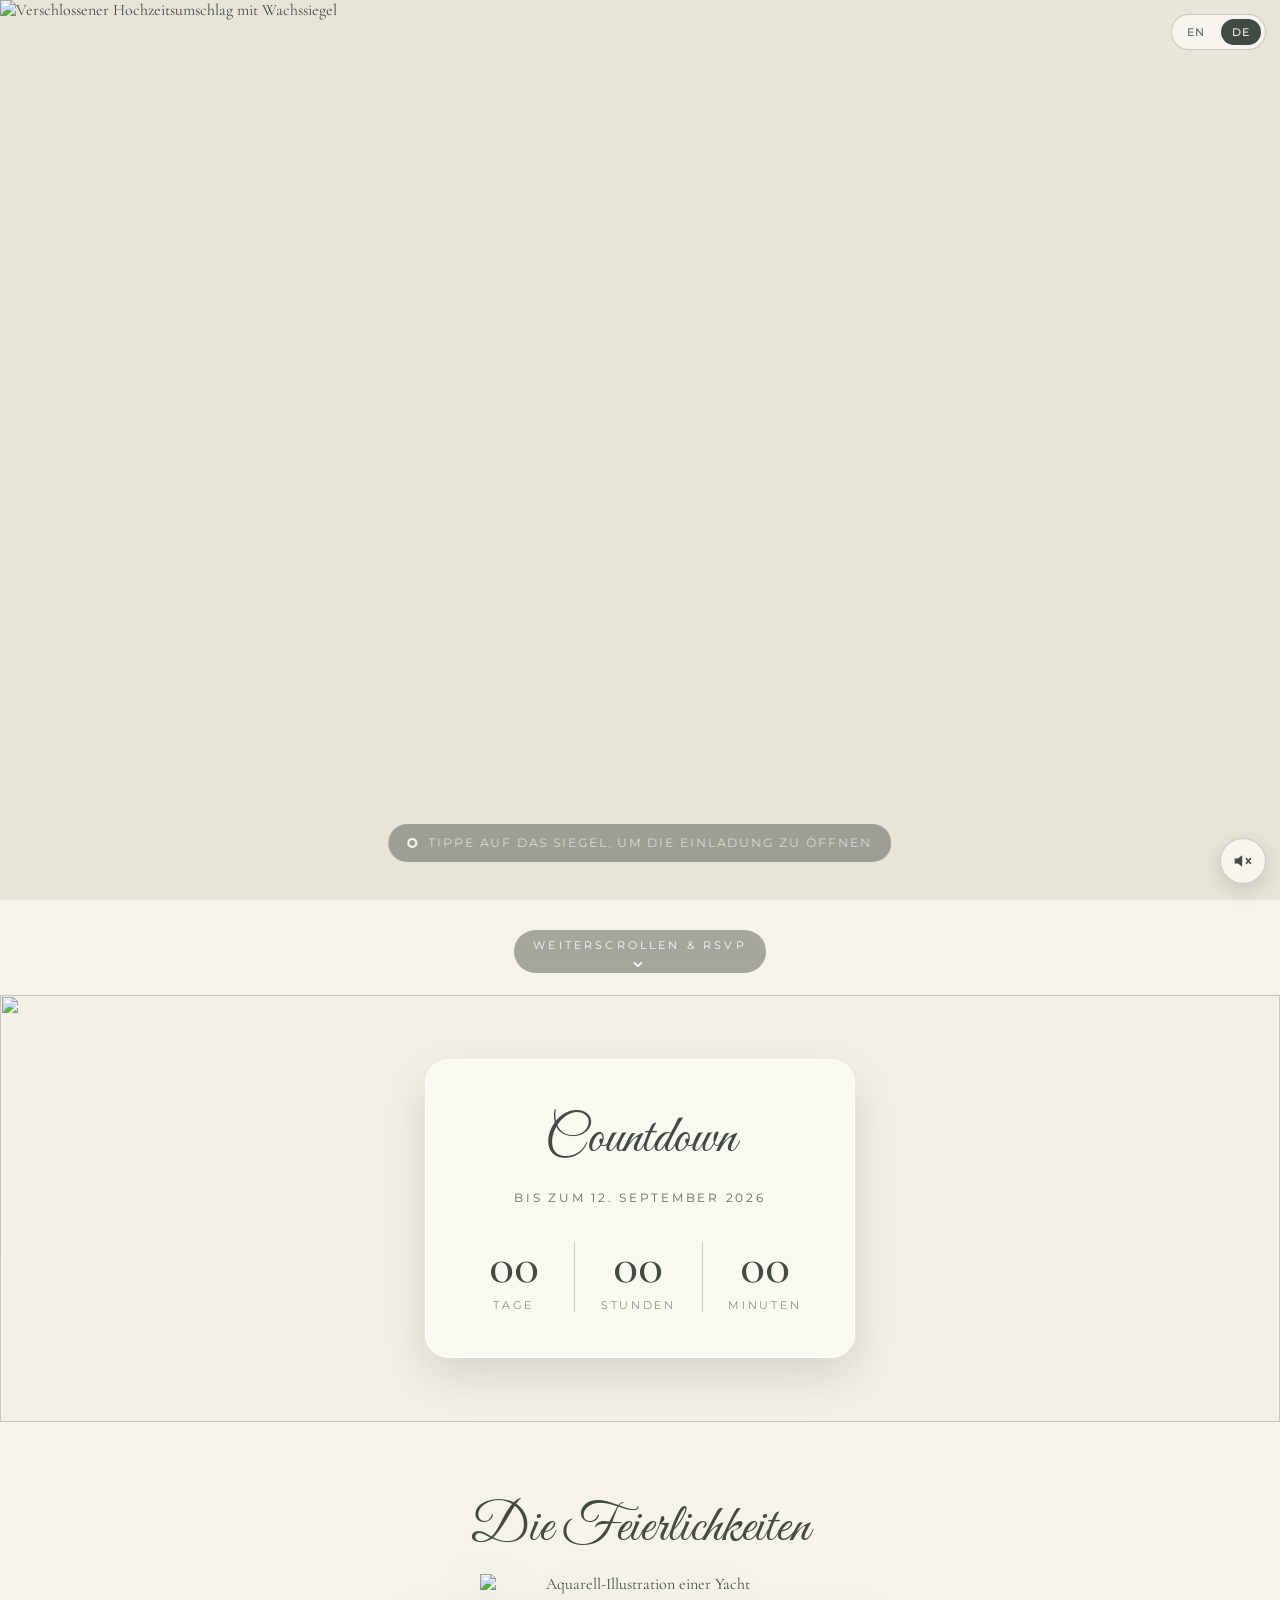
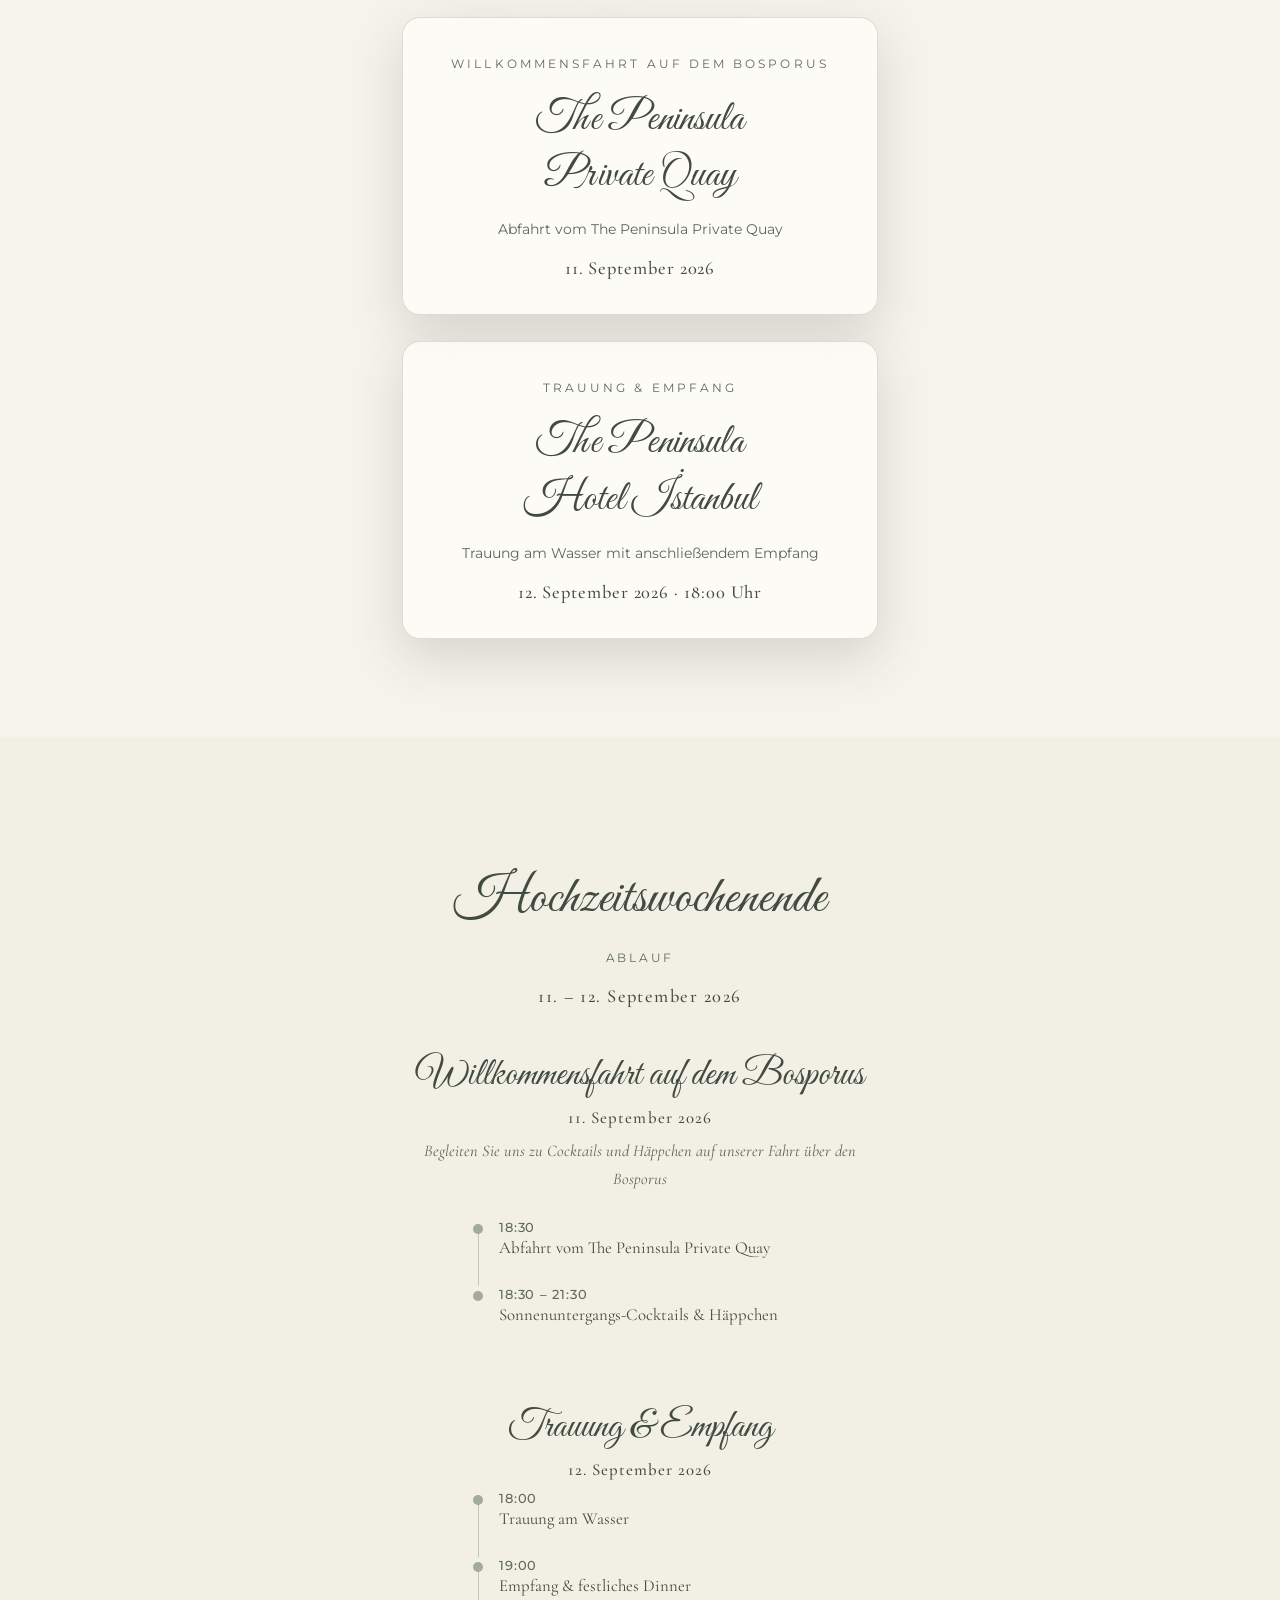
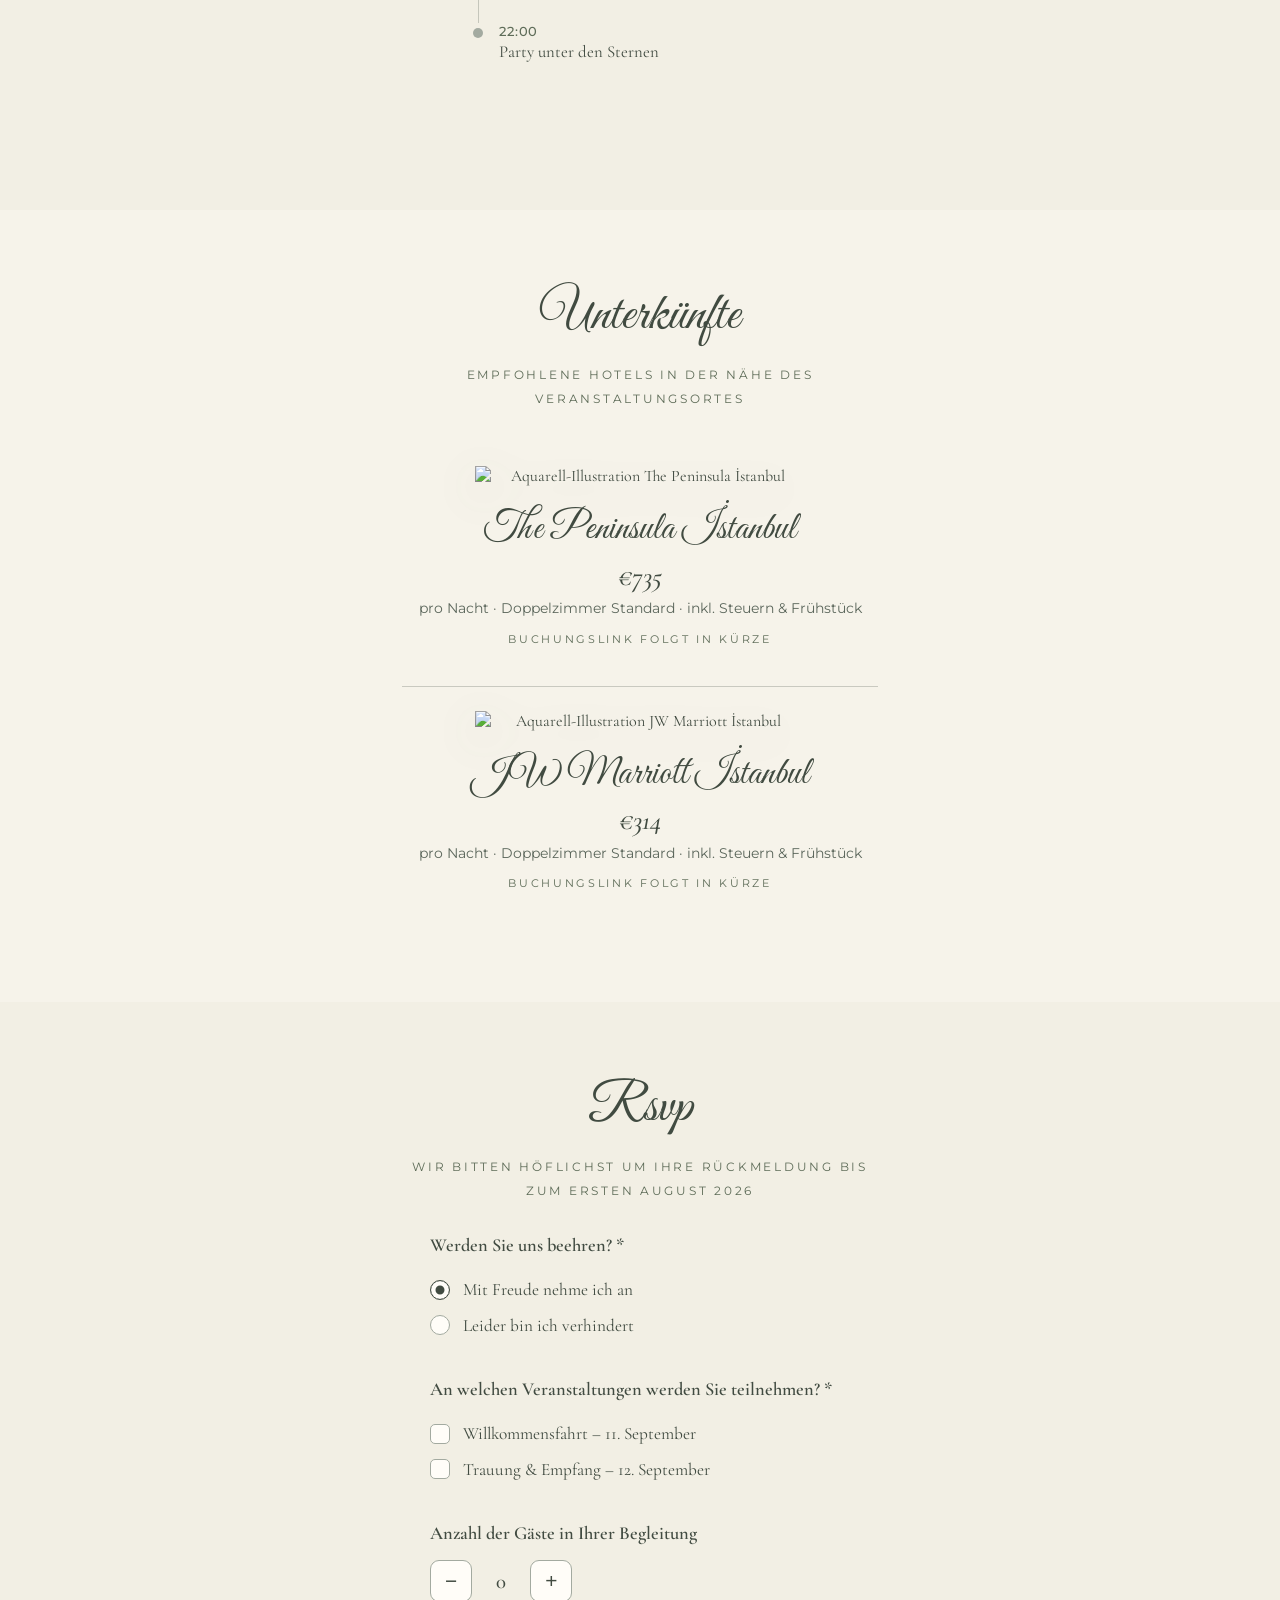
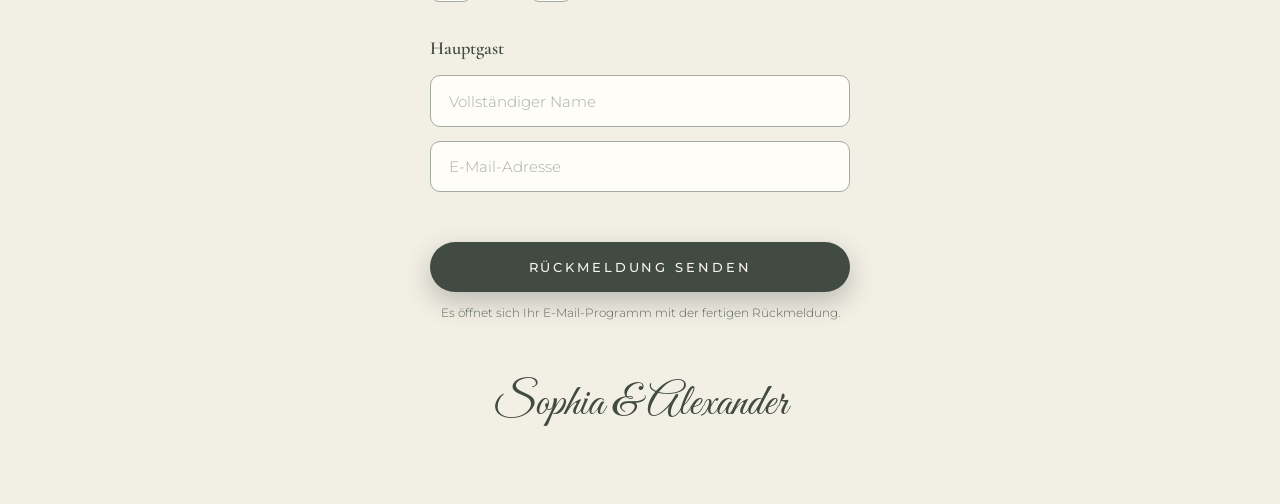
==== designs/einladung-1/index.html @ 7e0f73df "Erste Design-Karte: Schleifenbild aus einladung_1 als Vorschau und Demo verknüpft - Einladung aus de" ====
<!DOCTYPE html>
<html lang="de">
<head>
<meta charset="UTF-8">
<meta name="viewport" content="width=device-width, initial-scale=1.0, viewport-fit=cover">
<title>Sophia &amp; Alexander – 12. September 2026</title>
<meta name="description" content="Digitale Hochzeitseinladung von Sophia & Alexander – 12. September 2026, The Peninsula Hotel İstanbul">
<link rel="preconnect" href="https://fonts.googleapis.com">
<link rel="preconnect" href="https://fonts.gstatic.com" crossorigin>
<link href="https://fonts.googleapis.com/css2?family=Cormorant+Garamond:ital,wght@0,400;0,500;0,600;1,400;1,500&family=Great+Vibes&family=Montserrat:wght@300;400;500&display=swap" rel="stylesheet">
<link rel="stylesheet" href="style.css">
</head>
<body>

<!-- ════════ Feste UI ════════ -->
<div class="lang-toggle" role="group" aria-label="Sprache">
  <button id="langEn" data-lang="en">EN</button>
  <button id="langDe" data-lang="de" class="active">DE</button>
</div>

<button id="soundBtn" class="sound-btn" aria-label="Musik an/aus" aria-pressed="false">
  <svg viewBox="0 0 24 24" width="20" height="20" fill="none" stroke="currentColor" stroke-width="1.8" stroke-linecap="round" stroke-linejoin="round">
    <polygon points="11 5 6 9 2 9 2 15 6 15 11 19 11 5" fill="currentColor" stroke="none"></polygon>
    <path class="snd-wave" d="M15.5 8.5a5 5 0 0 1 0 7"></path>
    <path class="snd-wave" d="M18 6a8.5 8.5 0 0 1 0 12"></path>
    <line class="snd-off" x1="16" y1="9" x2="21" y2="15" style="display:none"></line>
    <line class="snd-off" x1="21" y1="9" x2="16" y2="15" style="display:none"></line>
  </svg>
</button>

<audio id="bgMusic" src="music.mp3" loop preload="auto"></audio>

<!-- ════════ Umschlag (Vollbild, Hochformat) ════════ -->
<section id="stage-envelope">
  <div class="envelope-fill" id="envelopeWrap" role="button" tabindex="0" aria-label="Einladung öffnen">
    <img id="envelopeImg" src="https://d8j0ntlcm91z4.cloudfront.net/user_3FvydqbGOOHUpbISUQX0A2zheMB/hf_20260702_072642_df783c17-1c76-4016-9d07-e5b5f477dd79.png" alt="Verschlossener Hochzeitsumschlag mit Wachssiegel">
    <video id="envelopeVideo" src="https://d8j0ntlcm91z4.cloudfront.net/user_3FvydqbGOOHUpbISUQX0A2zheMB/hf_20260702_153622_b21140f7-a12c-4972-92fa-90d5ad509c6e.mp4" poster="https://d8j0ntlcm91z4.cloudfront.net/user_3FvydqbGOOHUpbISUQX0A2zheMB/hf_20260702_072642_df783c17-1c76-4016-9d07-e5b5f477dd79.png" preload="auto" muted playsinline></video>
  </div>
  <p class="envelope-hint" id="envelopeHint">
    <span class="hint-ring"></span>
    <span data-i18n="envelope.hint">Tippe auf das Siegel, um die Einladung zu öffnen</span>
  </p>
</section>

<!-- ════════ Schleife (Vollbild-Video: bindet sich von selbst auf) ════════ -->
<section id="stage-bow" aria-hidden="true">
  <video id="bowVideo" src="https://d8j0ntlcm91z4.cloudfront.net/user_3FvydqbGOOHUpbISUQX0A2zheMB/hf_20260702_152833_832bda7c-b405-49be-82d1-75bb61f40115.mp4" poster="https://d8j0ntlcm91z4.cloudfront.net/user_3FvydqbGOOHUpbISUQX0A2zheMB/hf_20260702_075209_d7774a50-f937-423b-be50-2b1f7f191790.png" preload="auto" muted playsinline></video>
  <div class="bow-overlay">
    <p class="bow-kicker" data-i18n="bow.kicker">Wir heiraten</p>
    <p class="bow-name script">Sophia</p>
    <p class="bow-amp script">&amp;</p>
    <p class="bow-name script">Alexander</p>
  </div>
</section>

<!-- ════════ Einladung (Scroll-Seite) ════════ -->
<main id="invitation">

  <!-- Hero -->
  <section class="hero">
    <video class="hero-bg" src="https://d8j0ntlcm91z4.cloudfront.net/user_3FvydqbGOOHUpbISUQX0A2zheMB/hf_20260702_152224_505b75ee-e099-4ff8-9962-a93b92355daa.mp4" poster="https://d8j0ntlcm91z4.cloudfront.net/user_3FvydqbGOOHUpbISUQX0A2zheMB/hf_20260702_072644_6714b135-2c37-4e18-a06b-329eedad0eaa.png" autoplay muted loop playsinline></video>
    <div class="hero-content">
      <div class="monogram reveal" aria-hidden="true"><span>S</span><span class="mono-amp">&amp;</span><span>A</span></div>
      <h1 class="names reveal">Sophia <span class="amp">&amp;</span> Alexander</h1>
      <p class="hero-request reveal" data-i18n="hero.request">Wir bitten um die Ehre Ihrer Anwesenheit,<br>um unsere Hochzeit zu feiern am</p>
      <div class="date-block reveal">
        <div class="date-row">
          <span class="date-line"></span>
          <span class="date-month" data-i18n="hero.month">September</span>
          <span class="date-day">12</span>
          <span class="date-year">2026</span>
          <span class="date-line"></span>
        </div>
        <p class="date-weekday" data-i18n="hero.weekday">Samstag</p>
      </div>
      <p class="hero-held" data-i18n="hero.heldAt">im</p>
      <p class="hero-venue script reveal">The Peninsula Hotel İstanbul</p>
      <p class="hero-time reveal" data-i18n="hero.time">um sechs Uhr abends</p>
    </div>
    <div class="scroll-cue">
      <span data-i18n="hero.scroll">Weiterscrollen &amp; RSVP</span>
      <span class="cue-arrow">⌄</span>
    </div>
  </section>

  <!-- Countdown -->
  <section class="countdown-sec">
    <img class="columns-bg" src="https://d8j0ntlcm91z4.cloudfront.net/user_3FvydqbGOOHUpbISUQX0A2zheMB/hf_20260702_075218_d6c6ed7f-9c7e-4405-bd58-1050d305e620.png" alt="">
    <div class="sec-inner">
      <h2 class="script reveal" data-i18n="countdown.title">Countdown</h2>
      <p class="sub reveal"><span data-i18n="countdown.until">bis zum 12. September 2026</span></p>
      <div class="count-grid reveal" id="countdown">
        <div class="count-cell"><span class="count-num" id="cdDays">–</span><span class="count-label" data-i18n="countdown.days">Tage</span></div>
        <div class="count-sep"></div>
        <div class="count-cell"><span class="count-num" id="cdHours">–</span><span class="count-label" data-i18n="countdown.hours">Stunden</span></div>
        <div class="count-sep"></div>
        <div class="count-cell"><span class="count-num" id="cdMins">–</span><span class="count-label" data-i18n="countdown.minutes">Minuten</span></div>
      </div>
    </div>
  </section>

  <!-- Feierlichkeiten -->
  <section class="events-sec">
    <div class="sec-inner">
      <h2 class="script reveal" data-i18n="events.title">Die Feierlichkeiten</h2>
      <div class="reveal yacht-wrap"><img class="yacht-img" src="https://d8j0ntlcm91z4.cloudfront.net/user_3FvydqbGOOHUpbISUQX0A2zheMB/hf_20260702_105916_0cac0dff-63cf-4c6e-9aaa-dbd2352bb4e9.png" alt="Aquarell-Illustration einer Yacht"></div>
      <div class="event-card reveal">
        <p class="card-kicker" data-i18n="events.cruiseKicker">Willkommensfahrt auf dem Bosporus</p>
        <p class="script card-script">The Peninsula<br>Private Quay</p>
        <p class="card-detail" data-i18n="events.cruiseDetail">Abfahrt vom The Peninsula Private Quay</p>
        <p class="card-date" data-i18n="events.cruiseDate">11. September 2026</p>
      </div>
      <div class="event-card reveal">
        <p class="card-kicker" data-i18n="events.ceremonyKicker">Trauung &amp; Empfang</p>
        <p class="script card-script">The Peninsula<br>Hotel İstanbul</p>
        <p class="card-detail" data-i18n="events.ceremonyDetail">Trauung am Wasser mit anschließendem Empfang</p>
        <p class="card-date" data-i18n="events.ceremonyDate">12. September 2026 · 18:00 Uhr</p>
      </div>
    </div>
  </section>

  <!-- Ablauf -->
  <section class="program-sec">
    <img class="curtain-bg" src="https://d8j0ntlcm91z4.cloudfront.net/user_3FvydqbGOOHUpbISUQX0A2zheMB/hf_20260702_075225_587eeabe-6de5-4995-a8c8-ae08036ce64a.png" alt="">
    <div class="sec-inner">
      <h2 class="script reveal" data-i18n="program.title">Hochzeitswochenende</h2>
      <p class="sub reveal" data-i18n="program.sub">Ablauf</p>
      <p class="program-dates reveal" data-i18n="program.dates">11. – 12. September 2026</p>

      <div class="program-day reveal">
        <h3 class="script day-title" data-i18n="program.day1Title">Willkommensfahrt auf dem Bosporus</h3>
        <p class="day-date" data-i18n="program.day1Date">11. September 2026</p>
        <p class="day-desc" data-i18n="program.day1Desc">Begleiten Sie uns zu Cocktails und Häppchen auf unserer Fahrt über den Bosporus</p>
        <div class="timeline">
          <div class="tl-item">
            <span class="tl-dot"></span>
            <div><p class="tl-time">18:30</p><p class="tl-text" data-i18n="program.day1a">Abfahrt vom The Peninsula Private Quay</p></div>
          </div>
          <div class="tl-item">
            <span class="tl-dot"></span>
            <div><p class="tl-time">18:30 – 21:30</p><p class="tl-text" data-i18n="program.day1b">Sonnenuntergangs-Cocktails &amp; Häppchen</p></div>
          </div>
        </div>
      </div>

      <div class="program-day reveal">
        <h3 class="script day-title" data-i18n="program.day2Title">Trauung &amp; Empfang</h3>
        <p class="day-date" data-i18n="program.day2Date">12. September 2026</p>
        <div class="timeline">
          <div class="tl-item">
            <span class="tl-dot"></span>
            <div><p class="tl-time">18:00</p><p class="tl-text" data-i18n="program.day2a">Trauung am Wasser</p></div>
          </div>
          <div class="tl-item">
            <span class="tl-dot"></span>
            <div><p class="tl-time">19:00</p><p class="tl-text" data-i18n="program.day2b">Empfang &amp; festliches Dinner</p></div>
          </div>
          <div class="tl-item">
            <span class="tl-dot"></span>
            <div><p class="tl-time">22:00</p><p class="tl-text" data-i18n="program.day2c">Party unter den Sternen</p></div>
          </div>
        </div>
      </div>
    </div>
  </section>

  <!-- Unterkünfte -->
  <section class="hotels-sec">
    <div class="sec-inner">
      <h2 class="script reveal" data-i18n="hotels.title">Unterkünfte</h2>
      <p class="sub reveal" data-i18n="hotels.sub">Empfohlene Hotels in der Nähe des Veranstaltungsortes</p>

      <div class="hotel-card reveal">
        <img src="https://d8j0ntlcm91z4.cloudfront.net/user_3FvydqbGOOHUpbISUQX0A2zheMB/hf_20260702_105919_b2c400cf-7bd3-41e3-a2a7-7220bf34e0a6.png" alt="Aquarell-Illustration The Peninsula İstanbul">
        <p class="script hotel-name">The Peninsula İstanbul</p>
        <p class="hotel-price">€735</p>
        <p class="hotel-detail" data-i18n="hotels.detail">pro Nacht · Doppelzimmer Standard · inkl. Steuern &amp; Frühstück</p>
        <p class="hotel-link" data-i18n="hotels.linkSoon">Buchungslink folgt in Kürze</p>
      </div>

      <div class="hotel-card reveal">
        <img src="https://d8j0ntlcm91z4.cloudfront.net/user_3FvydqbGOOHUpbISUQX0A2zheMB/hf_20260702_105926_68c4f5db-3e27-4a7a-b524-f25abd60a31c.png" alt="Aquarell-Illustration JW Marriott İstanbul">
        <p class="script hotel-name">JW Marriott İstanbul</p>
        <p class="hotel-price">€314</p>
        <p class="hotel-detail" data-i18n="hotels.detail2">pro Nacht · Doppelzimmer Standard · inkl. Steuern &amp; Frühstück</p>
        <p class="hotel-link" data-i18n="hotels.linkSoon2">Buchungslink folgt in Kürze</p>
      </div>
    </div>
  </section>

  <!-- RSVP -->
  <section class="rsvp-sec">
    <div class="sec-inner">
      <h2 class="script reveal">Rsvp</h2>
      <p class="sub reveal" data-i18n="rsvp.deadline">Wir bitten höflichst um Ihre Rückmeldung bis zum ersten August 2026</p>

      <form id="rsvpForm" class="rsvp-form reveal" novalidate>
        <fieldset>
          <legend data-i18n="rsvp.attendQ">Werden Sie uns beehren? *</legend>
          <label class="radio">
            <input type="radio" name="attend" value="yes" checked>
            <span class="control"></span>
            <span data-i18n="rsvp.attendYes">Mit Freude nehme ich an</span>
          </label>
          <label class="radio">
            <input type="radio" name="attend" value="no">
            <span class="control"></span>
            <span data-i18n="rsvp.attendNo">Leider bin ich verhindert</span>
          </label>
        </fieldset>

        <fieldset id="eventsField">
          <legend data-i18n="rsvp.eventsQ">An welchen Veranstaltungen werden Sie teilnehmen? *</legend>
          <label class="check">
            <input type="checkbox" name="events" value="cruise">
            <span class="control"></span>
            <span data-i18n="rsvp.eventCruise">Willkommensfahrt – 11. September</span>
          </label>
          <label class="check">
            <input type="checkbox" name="events" value="ceremony">
            <span class="control"></span>
            <span data-i18n="rsvp.eventCeremony">Trauung &amp; Empfang – 12. September</span>
          </label>
        </fieldset>

        <fieldset>
          <legend data-i18n="rsvp.guestsQ">Anzahl der Gäste in Ihrer Begleitung</legend>
          <div class="stepper">
            <button type="button" id="stepMinus" aria-label="Weniger">−</button>
            <span id="guestCount">0</span>
            <button type="button" id="stepPlus" aria-label="Mehr">+</button>
          </div>
        </fieldset>

        <fieldset>
          <legend data-i18n="rsvp.mainGuest">Hauptgast</legend>
          <input type="text" id="guestName" name="name" data-i18n-ph="rsvp.namePh" placeholder="Vollständiger Name" autocomplete="name" required>
          <input type="email" id="guestEmail" name="email" data-i18n-ph="rsvp.emailPh" placeholder="E-Mail-Adresse" autocomplete="email" required>
        </fieldset>

        <button type="submit" class="rsvp-submit" data-i18n="rsvp.submit">Rückmeldung senden</button>
        <p class="rsvp-note" data-i18n="rsvp.note">Es öffnet sich Ihr E-Mail-Programm mit der fertigen Rückmeldung.</p>
      </form>

      <p class="closing script reveal">Sophia &amp; Alexander</p>
    </div>
  </section>

</main>

<script src="script.js"></script>
</body>
</html>
---- designs/einladung-1/style.css ----
/* ═══════════════ Basis ═══════════════ */
:root {
  /* Einheitliche Palette: Ivory · Salbei/Olive · zartes Graublau · Champagner */
  --ivory: #f6f3ea;
  --paper: #f2efe4;
  --ink: #414b41;
  --slate: #5c675c;
  --teal: #5e6c58;          /* Salbei-Akzent */
  --silver: #a3aaa0;
  --blue: #7f8c99;          /* Graublau (Namen, Monogramm) */
  --gold: #b8a982;          /* Champagner */
  --line: rgba(65, 75, 65, .25);
  --shadow: 0 18px 50px rgba(65, 75, 65, .18);
  --ease: cubic-bezier(.22, .8, .3, 1);
  --serif: 'Cormorant Garamond', serif;
  --script: 'Great Vibes', cursive;
  --sans: 'Montserrat', sans-serif;
}

* { margin: 0; padding: 0; box-sizing: border-box; }

html { scroll-behavior: smooth; }

body {
  font-family: var(--serif);
  color: var(--ink);
  background: var(--ivory);
  overflow: hidden;             /* bis der Umschlag geöffnet ist */
}
body.opened { overflow: auto; }

img { display: block; max-width: 100%; }

.script {
  font-family: var(--script);
  font-weight: 400;
}

/* ═══════════════ Feste UI ═══════════════ */
.lang-toggle {
  position: fixed;
  top: max(.9rem, env(safe-area-inset-top));
  right: .9rem;
  z-index: 60;
  display: flex;
  gap: .25rem;
  background: rgba(250, 248, 242, .85);
  backdrop-filter: blur(8px);
  border: 1px solid var(--line);
  border-radius: 999px;
  padding: .22rem;
}
.lang-toggle button {
  font-family: var(--sans);
  font-size: .68rem;
  font-weight: 500;
  letter-spacing: .1em;
  padding: .38rem .7rem;
  border: none;
  border-radius: 999px;
  background: transparent;
  color: var(--slate);
  cursor: pointer;
  transition: background .3s, color .3s;
}
.lang-toggle button.active {
  background: var(--ink);
  color: var(--ivory);
}

.sound-btn {
  position: fixed;
  bottom: max(1rem, env(safe-area-inset-bottom));
  right: .9rem;
  z-index: 60;
  width: 46px;
  height: 46px;
  border-radius: 50%;
  border: 1px solid var(--line);
  background: rgba(250, 248, 242, .88);
  backdrop-filter: blur(8px);
  color: var(--ink);
  display: flex;
  align-items: center;
  justify-content: center;
  cursor: pointer;
  box-shadow: 0 6px 18px rgba(63, 74, 68, .18);
  transition: transform .3s var(--ease);
}
.sound-btn:hover { transform: scale(1.07); }
.sound-btn.off .snd-wave { display: none; }
.sound-btn.off .snd-off  { display: block !important; }

/* ═══════════════ Umschlag ═══════════════ */
#stage-envelope {
  position: fixed;
  inset: 0;
  z-index: 50;
  background: #e8e4d8;
  opacity: 1;
  transition: opacity 1.4s var(--ease), visibility 1.4s;
}
#stage-envelope.gone {
  opacity: 0;
  visibility: hidden;
  pointer-events: none;
}

.envelope-fill {
  position: absolute;
  inset: 0;
  cursor: pointer;
  outline: none;
}
.envelope-fill img,
.envelope-fill video {
  position: absolute;
  inset: 0;
  width: 100%;
  height: 100%;
  object-fit: cover;
}
.envelope-fill video {
  opacity: 0;
  transition: opacity .5s ease;
}
#stage-envelope.opening .envelope-fill video { opacity: 1; }
#stage-envelope.opening .envelope-fill { cursor: default; }

.envelope-hint {
  position: absolute;
  left: 50%;
  bottom: max(2.4rem, env(safe-area-inset-bottom));
  transform: translateX(-50%);
  width: max-content;
  max-width: 88vw;
  display: flex;
  align-items: center;
  gap: .7rem;
  font-family: var(--sans);
  font-weight: 300;
  font-size: .78rem;
  letter-spacing: .16em;
  text-transform: uppercase;
  color: #fdfcf9;
  text-align: center;
  background: rgba(63, 74, 68, .45);
  backdrop-filter: blur(6px);
  padding: .7rem 1.2rem;
  border-radius: 999px;
  transition: opacity .5s;
  pointer-events: none;
}
#stage-envelope.opening .envelope-hint { opacity: 0; }

.hint-ring {
  width: 10px;
  height: 10px;
  border: 2px solid #fdfcf9;
  border-radius: 50%;
  flex: none;
  animation: ring 2s ease-out infinite;
}
@keyframes ring {
  0%   { transform: scale(.6); opacity: 1; }
  100% { transform: scale(1.7); opacity: 0; }
}

/* ═══════════════ Schleife ═══════════════ */
#stage-bow {
  position: fixed;
  inset: 0;
  z-index: 45;
  overflow: hidden;
  cursor: pointer;
  background: var(--ivory);
  opacity: 0;
  visibility: hidden;
  transition: opacity 1.2s var(--ease), visibility 1.2s;
}
#stage-bow.active { opacity: 1; visibility: visible; }
#stage-bow.gone {
  opacity: 0;
  visibility: hidden;
  pointer-events: none;
}

#stage-bow { cursor: default; }

#bowVideo {
  position: absolute;
  inset: 0;
  width: 100%;
  height: 100%;
  object-fit: cover;
}

.bow-overlay {
  position: absolute;
  top: 8%;
  left: 0;
  right: 0;
  text-align: center;
  pointer-events: none;
  transition: opacity .9s ease;
}
#stage-bow.open .bow-overlay { opacity: 0; }
.bow-kicker {
  font-family: var(--sans);
  font-weight: 400;
  font-size: .78rem;
  letter-spacing: .42em;
  text-transform: uppercase;
  color: #fdfcf9;
  text-shadow: 0 1px 14px rgba(65, 75, 65, .55);
  margin-bottom: 1rem;
}
.bow-name {
  font-size: clamp(2.6rem, 10vw, 3.6rem);
  line-height: 1.25;
  color: #fdfcf9;
  text-shadow: 0 2px 18px rgba(65, 75, 65, .55);
}
.bow-amp {
  font-size: clamp(1.3rem, 5vw, 1.8rem);
  color: #fdfcf9;
  text-shadow: 0 2px 14px rgba(65, 75, 65, .55);
  margin: .2rem 0;
}
.bow-hint { z-index: 2; }
#stage-bow.open .bow-hint { opacity: 0; }

/* ═══════════════ Layout ═══════════════ */
#invitation { background: var(--ivory); }

section { position: relative; }

.sec-inner {
  position: relative;
  max-width: 520px;
  margin: 0 auto;
  padding: 4.5rem 1.4rem;
  text-align: center;
}

h2.script {
  font-size: clamp(2.6rem, 9vw, 3.4rem);
  color: var(--ink);
  margin-bottom: .8rem;
}

.sub {
  font-family: var(--sans);
  font-weight: 400;
  font-size: .78rem;
  letter-spacing: .22em;
  text-transform: uppercase;
  color: var(--teal);
  line-height: 1.9;
  margin-bottom: 2rem;
}

/* Sanftes Einblenden beim Scrollen */
.reveal {
  opacity: 0;
  transform: translateY(28px);
  transition: opacity 1s var(--ease), transform 1s var(--ease);
}
.reveal.in {
  opacity: 1;
  transform: none;
}

/* ═══════════════ Hero ═══════════════ */
.hero {
  min-height: 100svh;
  display: flex;
  align-items: flex-start;   /* Panel oben, damit die Yacht unten sichtbar bleibt */
  justify-content: center;
  overflow: hidden;
}
.hero-bg {
  position: absolute;
  inset: 0;
  width: 100%;
  height: 100%;
  object-fit: cover;
}
@keyframes kenburns {
  from { transform: scale(1); }
  to   { transform: scale(1.07) translateY(-1.2%); }
}

/* Milchglas-Panel für gut lesbare Texte über dem Video */
.hero-content {
  position: relative;
  max-width: 460px;
  margin: 6.5vh 1.2rem 26vh;  /* unten Platz für Treppe, Wasser und Yacht */
  padding: clamp(1.6rem, 5vw, 2.4rem) clamp(1.3rem, 5vw, 2.2rem);
  text-align: center;
  background: linear-gradient(180deg, rgba(252, 251, 246, .82), rgba(252, 251, 246, .66));
  backdrop-filter: blur(10px);
  -webkit-backdrop-filter: blur(10px);
  border: 1px solid rgba(255, 255, 255, .7);
  border-radius: 24px;
  box-shadow: 0 24px 60px rgba(65, 75, 65, .22);
}

.monogram {
  font-family: var(--script);
  font-size: clamp(3rem, 11vw, 4rem);
  color: var(--blue);
  line-height: 1;
  margin-bottom: 1.4rem;
}
.monogram span { display: inline-block; }
.monogram span:first-child { transform: translateX(.18em); }
.monogram span:last-child  { transform: translateX(-.18em); }
.mono-amp { font-size: .55em; color: var(--gold); position: relative; z-index: 1; }

.names {
  font-family: var(--script);
  font-weight: 400;
  font-size: clamp(2.7rem, 10.5vw, 4rem);
  line-height: 1.2;
  color: var(--blue);
  margin-bottom: 1.4rem;
}
.names .amp { font-size: .75em; }

.hero-request {
  font-family: var(--sans);
  font-weight: 400;
  font-size: .78rem;
  letter-spacing: .2em;
  text-transform: uppercase;
  line-height: 2;
  color: var(--ink);
  margin-bottom: 1.6rem;
}

.date-block { margin-bottom: 1.6rem; }
.date-row {
  display: flex;
  align-items: center;
  justify-content: center;
  gap: .9rem;
}
.date-line {
  width: 46px;
  height: 1px;
  background: var(--ink);
  opacity: .55;
}
.date-month, .date-year {
  font-family: var(--sans);
  font-weight: 400;
  font-size: .95rem;
  letter-spacing: .22em;
  text-transform: uppercase;
}
.date-day {
  font-size: clamp(3rem, 10vw, 3.8rem);
  font-weight: 500;
  line-height: 1;
  padding: 0 .1em;
  border-top: 1.5px solid var(--ink);
  border-bottom: 1.5px solid var(--ink);
}
.date-weekday {
  font-family: var(--sans);
  font-weight: 400;
  font-size: .72rem;
  letter-spacing: .3em;
  text-transform: uppercase;
  margin-top: .5rem;
}

.hero-held {
  font-family: var(--sans);
  font-weight: 400;
  font-size: .72rem;
  letter-spacing: .28em;
  text-transform: uppercase;
  margin-bottom: .5rem;
}
.hero-venue {
  font-size: clamp(1.9rem, 7vw, 2.5rem);
  color: var(--blue);
  margin-bottom: .9rem;
}
.hero-time {
  font-family: var(--sans);
  font-weight: 400;
  font-size: .72rem;
  letter-spacing: .28em;
  text-transform: uppercase;
}

.scroll-cue {
  position: absolute;
  left: 50%;
  bottom: 1.4rem;
  transform: translateX(-50%);
  display: flex;
  flex-direction: column;
  align-items: center;
  gap: .1rem;
  font-family: var(--sans);
  font-weight: 400;
  font-size: .66rem;
  letter-spacing: .3em;
  text-transform: uppercase;
  color: #fdfcf9;
  background: rgba(65, 75, 65, .45);
  backdrop-filter: blur(6px);
  -webkit-backdrop-filter: blur(6px);
  padding: .55rem 1.2rem .4rem;
  border-radius: 999px;
  pointer-events: none;
  white-space: nowrap;
}
.cue-arrow {
  font-size: 1.3rem;
  line-height: .6;
  animation: bob 1.8s ease-in-out infinite;
}
@keyframes bob {
  0%, 100% { transform: translateY(0); }
  50%      { transform: translateY(6px); }
}

/* ═══════════════ Countdown ═══════════════ */
.countdown-sec {
  background: var(--paper);
  overflow: hidden;
}
.columns-bg {
  position: absolute;
  inset: 0;
  width: 100%;
  height: 100%;
  object-fit: cover;
  object-position: center top;
  opacity: .9;
  animation: kenburns 26s ease-in-out infinite alternate-reverse;
  will-change: transform;
}
.countdown-sec { padding: 4rem 1.2rem; }
.countdown-sec .sec-inner {
  max-width: 430px;
  padding: 2.8rem 1.4rem;
  background: rgba(252, 251, 246, .78);
  backdrop-filter: blur(8px);
  -webkit-backdrop-filter: blur(8px);
  border: 1px solid rgba(255, 255, 255, .65);
  border-radius: 24px;
  box-shadow: 0 18px 44px rgba(65, 75, 65, .15);
}

.count-grid {
  display: flex;
  align-items: stretch;
  justify-content: center;
  gap: clamp(.8rem, 4vw, 1.6rem);
}
.count-cell {
  display: flex;
  flex-direction: column;
  align-items: center;
  gap: .4rem;
  min-width: 70px;
}
.count-num {
  font-size: clamp(2.4rem, 9vw, 3.2rem);
  font-weight: 500;
  font-variant-numeric: tabular-nums;
  line-height: 1;
}
.count-label {
  font-family: var(--sans);
  font-weight: 300;
  font-size: .66rem;
  letter-spacing: .26em;
  text-transform: uppercase;
  color: var(--slate);
}
.count-sep {
  width: 1px;
  background: var(--line);
}

/* ═══════════════ Feierlichkeiten ═══════════════ */
.events-sec { background: var(--ivory); }

.yacht-wrap {
  margin-bottom: 1.4rem;
  overflow: visible;
  animation: bob 4.5s ease-in-out infinite; /* Schaukeln auf dem Wrapper */
}
@keyframes bob {
  0%, 100% { transform: translateY(0); }
  50%      { transform: translateY(-7px); }
}
.yacht-img {
  width: min(320px, 70%);
  margin: 0 auto;
  filter: drop-shadow(0 12px 20px rgba(65, 75, 65, .18));
  animation: cruise 18s ease-in-out infinite;
  will-change: transform;
}
/* Die Yacht fährt hin und her: am Wendepunkt dreht sie um (Spiegelung),
   statt rückwärts zu fahren */
@keyframes cruise {
  0%    { transform: translateX(-30px) scaleX(1); }
  46%   { transform: translateX(30px)  scaleX(1); }
  50%   { transform: translateX(30px)  scaleX(-1); }
  96%   { transform: translateX(-30px) scaleX(-1); }
  100%  { transform: translateX(-30px) scaleX(1); }
}

.event-card {
  background: rgba(255, 254, 250, .75);
  border: 1px solid rgba(154, 163, 160, .35);
  border-radius: 18px;
  box-shadow: var(--shadow);
  padding: 2.2rem 1.6rem;
  margin-bottom: 1.6rem;
}
.card-kicker {
  font-family: var(--sans);
  font-weight: 400;
  font-size: .74rem;
  letter-spacing: .26em;
  text-transform: uppercase;
  color: var(--teal);
  line-height: 1.9;
  margin-bottom: 1rem;
}
.card-script {
  font-size: clamp(2rem, 7.5vw, 2.6rem);
  line-height: 1.35;
  color: var(--ink);
  margin-bottom: 1rem;
}
.card-detail {
  font-family: var(--sans);
  font-weight: 400;
  font-size: .9rem;
  color: var(--slate);
  margin-bottom: 1.2rem;
}
.card-date {
  font-size: 1.15rem;
  font-weight: 500;
  letter-spacing: .05em;
}

/* ═══════════════ Ablauf ═══════════════ */
.program-sec {
  background: var(--paper);
  overflow: hidden;
}
.curtain-bg {
  position: absolute;
  top: 0;
  left: 0;
  width: 100%;
  height: auto;
  max-height: 60%;
  object-fit: cover;
  object-position: center top;
  mix-blend-mode: multiply;
  opacity: .85;
  transform-origin: top center;
  animation: sway 9s ease-in-out infinite alternate;
  will-change: transform;
}
@keyframes sway {
  from { transform: rotate(-.8deg) translateX(-9px) scaleY(1); }
  to   { transform: rotate(.8deg) translateX(9px) scaleY(1.018); }
}
.program-sec .sec-inner { padding-top: 8rem; }

.program-dates {
  font-size: 1.15rem;
  font-weight: 500;
  letter-spacing: .08em;
  margin: -1rem 0 2.6rem;
}

.program-day { margin-bottom: 3rem; }
.day-title {
  font-size: clamp(1.9rem, 7vw, 2.4rem);
  line-height: 1.4;
  margin-bottom: .3rem;
}
.day-date {
  font-size: 1.05rem;
  font-weight: 500;
  letter-spacing: .06em;
  margin-bottom: .6rem;
}
.day-desc {
  font-style: italic;
  font-size: 1.02rem;
  color: var(--slate);
  line-height: 1.7;
  margin-bottom: 1.6rem;
}

.timeline {
  max-width: 340px;
  margin: 0 auto;
  text-align: left;
}
.tl-item {
  position: relative;
  display: flex;
  gap: 1rem;
  padding: 0 0 1.6rem .2rem;
}
.tl-item:not(:last-child)::before {
  content: '';
  position: absolute;
  left: calc(.2rem + 4.5px);
  top: 14px;
  bottom: 0;
  width: 1px;
  background: var(--line);
}
.tl-dot {
  flex: none;
  width: 10px;
  height: 10px;
  margin-top: 5px;
  border-radius: 50%;
  background: var(--silver);
}
.tl-time {
  font-family: var(--sans);
  font-weight: 500;
  font-size: .82rem;
  letter-spacing: .06em;
  color: var(--teal);
}
.tl-text {
  font-size: 1.05rem;
  line-height: 1.5;
}

/* ═══════════════ Unterkünfte ═══════════════ */
.hotels-sec { background: var(--ivory); }

.hotel-card {
  padding: 1.5rem 0 2.5rem;
}
.hotel-card + .hotel-card {
  border-top: 1px solid var(--line);
}
.hotel-card img {
  width: min(330px, 78%);
  margin: 0 auto 1.2rem;
  filter: drop-shadow(0 12px 20px rgba(65, 75, 65, .16));
  animation: wobble 7s ease-in-out infinite;
  will-change: transform;
}
.hotel-card:nth-child(odd) img { animation-delay: -3.5s; }
@keyframes wobble {
  0%, 100% { transform: translateY(0)    rotate(-.7deg); }
  25%      { transform: translateY(-6px) rotate(.3deg); }
  50%      { transform: translateY(-2px) rotate(.7deg); }
  75%      { transform: translateY(-8px) rotate(-.3deg); }
}
.hotel-name {
  font-size: clamp(1.9rem, 7vw, 2.4rem);
  margin-bottom: .4rem;
}
.hotel-price {
  font-size: 1.7rem;
  font-weight: 500;
  font-style: italic;
  margin-bottom: .4rem;
}
.hotel-detail {
  font-family: var(--sans);
  font-weight: 400;
  font-size: .88rem;
  color: var(--slate);
  margin-bottom: .9rem;
}
.hotel-link {
  font-family: var(--sans);
  font-weight: 400;
  font-size: .7rem;
  letter-spacing: .24em;
  text-transform: uppercase;
  color: var(--teal);
}

/* ═══════════════ RSVP ═══════════════ */
.rsvp-sec { background: var(--paper); }

.rsvp-form {
  text-align: left;
  max-width: 420px;
  margin: 0 auto;
}
.rsvp-form fieldset {
  border: none;
  margin-bottom: 2.2rem;
}
.rsvp-form legend {
  font-size: 1.15rem;
  font-weight: 600;
  margin-bottom: 1rem;
}

.radio, .check {
  display: flex;
  align-items: center;
  gap: .8rem;
  padding: .45rem 0;
  cursor: pointer;
  font-size: 1.08rem;
}
.radio input, .check input {
  position: absolute;
  opacity: 0;
  pointer-events: none;
}
.control {
  flex: none;
  width: 20px;
  height: 20px;
  border: 1.5px solid var(--silver);
  background: #fffdf8;
  transition: border-color .25s, box-shadow .25s;
}
.radio .control { border-radius: 50%; }
.check .control { border-radius: 5px; }
.radio input:checked + .control {
  border-color: var(--ink);
  box-shadow: inset 0 0 0 4.5px #fffdf8, inset 0 0 0 12px var(--ink);
}
.check input:checked + .control {
  border-color: var(--ink);
  background: var(--ink);
  box-shadow: inset 0 0 0 2px #fffdf8;
}
.radio input:focus-visible + .control,
.check input:focus-visible + .control {
  box-shadow: 0 0 0 3px rgba(93, 125, 120, .35);
}

.stepper {
  display: flex;
  align-items: center;
  gap: 1.2rem;
}
.stepper button {
  width: 42px;
  height: 42px;
  border: 1px solid var(--silver);
  border-radius: 9px;
  background: #fffdf8;
  font-size: 1.3rem;
  color: var(--ink);
  cursor: pointer;
  transition: background .25s;
}
.stepper button:hover { background: var(--ivory); }
#guestCount {
  min-width: 2ch;
  text-align: center;
  font-size: 1.3rem;
  font-weight: 500;
}

.rsvp-form input[type="text"],
.rsvp-form input[type="email"] {
  display: block;
  width: 100%;
  padding: .95rem 1.1rem;
  margin-bottom: .9rem;
  border: 1px solid var(--silver);
  border-radius: 10px;
  background: #fffdf8;
  font-family: var(--sans);
  font-weight: 300;
  font-size: .95rem;
  color: var(--ink);
  transition: border-color .25s, box-shadow .25s;
}
.rsvp-form input:focus {
  outline: none;
  border-color: var(--teal);
  box-shadow: 0 0 0 3px rgba(93, 125, 120, .18);
}
.rsvp-form input::placeholder { color: #a8aca6; }

.rsvp-submit {
  display: block;
  width: 100%;
  padding: 1.05rem;
  border: none;
  border-radius: 999px;
  background: var(--ink);
  color: var(--ivory);
  font-family: var(--sans);
  font-weight: 500;
  font-size: .82rem;
  letter-spacing: .22em;
  text-transform: uppercase;
  cursor: pointer;
  box-shadow: 0 10px 26px rgba(63, 74, 68, .3);
  transition: transform .3s var(--ease), box-shadow .3s var(--ease);
}
.rsvp-submit:hover {
  transform: translateY(-2px);
  box-shadow: 0 14px 32px rgba(63, 74, 68, .38);
}
.rsvp-note {
  font-family: var(--sans);
  font-weight: 300;
  font-size: .74rem;
  color: var(--slate);
  text-align: center;
  margin-top: .9rem;
}

.closing {
  font-size: clamp(2.2rem, 8vw, 2.8rem);
  margin-top: 3.5rem;
  color: var(--ink);
}

#eventsField.disabled { opacity: .4; pointer-events: none; }

/* ═══════════════ Desktop ═══════════════ */
@media (min-width: 700px) {
  .hero-bg, .columns-bg { object-position: center; }
}

@media (prefers-reduced-motion: reduce) {
  * { animation: none !important; transition-duration: .01s !important; }
  html { scroll-behavior: auto; }
}
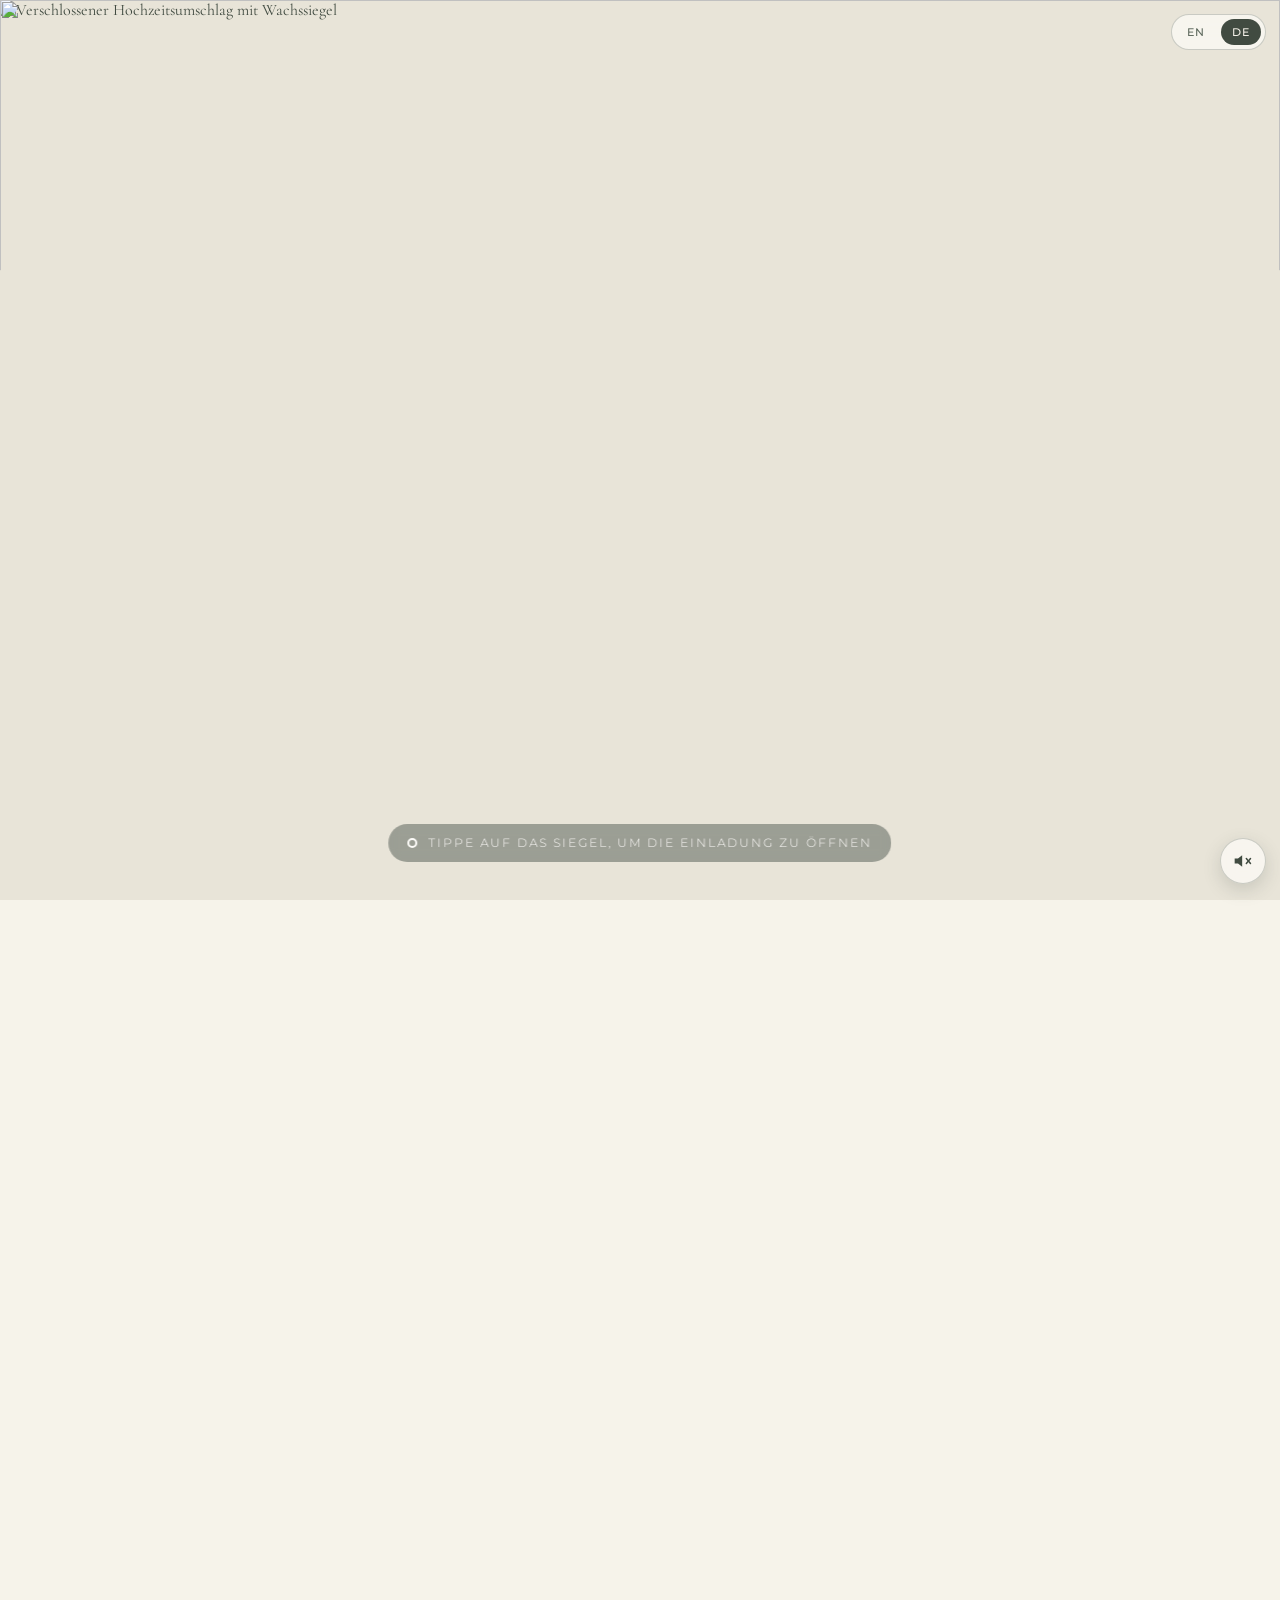
==== commit 174b8c05: "Gäste-Dashboard mit Zugangscode + zentrale RSVP-Infrastruktur - dashboard.html: gemeinsames Dashboar" ====
--- a/designs/einladung-1/index.html
+++ b/designs/einladung-1/index.html
@@ -34,7 +34,13 @@
 <section id="stage-envelope">
   <div class="envelope-fill" id="envelopeWrap" role="button" tabindex="0" aria-label="Einladung öffnen">
     <img id="envelopeImg" src="https://d8j0ntlcm91z4.cloudfront.net/user_3FvydqbGOOHUpbISUQX0A2zheMB/hf_20260702_072642_df783c17-1c76-4016-9d07-e5b5f477dd79.png" alt="Verschlossener Hochzeitsumschlag mit Wachssiegel">
-    <video id="envelopeVideo" src="https://d8j0ntlcm91z4.cloudfront.net/user_3FvydqbGOOHUpbISUQX0A2zheMB/hf_20260702_153622_b21140f7-a12c-4972-92fa-90d5ad509c6e.mp4" poster="https://d8j0ntlcm91z4.cloudfront.net/user_3FvydqbGOOHUpbISUQX0A2zheMB/hf_20260702_072642_df783c17-1c76-4016-9d07-e5b5f477dd79.png" preload="auto" muted playsinline></video>
+    <div class="env-inside" aria-hidden="true"></div>
+    <div class="env-flap" id="envFlap" aria-hidden="true">
+      <div class="env-face env-flap-front">
+        <img src="https://d8j0ntlcm91z4.cloudfront.net/user_3FvydqbGOOHUpbISUQX0A2zheMB/hf_20260702_072642_df783c17-1c76-4016-9d07-e5b5f477dd79.png" alt="">
+      </div>
+      <div class="env-face env-flap-back"></div>
+    </div>
   </div>
   <p class="envelope-hint" id="envelopeHint">
     <span class="hint-ring"></span>
@@ -58,7 +64,7 @@
 
   <!-- Hero -->
   <section class="hero">
-    <video class="hero-bg" src="https://d8j0ntlcm91z4.cloudfront.net/user_3FvydqbGOOHUpbISUQX0A2zheMB/hf_20260702_152224_505b75ee-e099-4ff8-9962-a93b92355daa.mp4" poster="https://d8j0ntlcm91z4.cloudfront.net/user_3FvydqbGOOHUpbISUQX0A2zheMB/hf_20260702_072644_6714b135-2c37-4e18-a06b-329eedad0eaa.png" autoplay muted loop playsinline></video>
+    <video class="hero-bg" src="https://d8j0ntlcm91z4.cloudfront.net/user_3FvydqbGOOHUpbISUQX0A2zheMB/hf_20260706_174913_157dbbd4-1b11-4d4d-96f5-25f46496b965.mp4" poster="https://d8j0ntlcm91z4.cloudfront.net/user_3FvydqbGOOHUpbISUQX0A2zheMB/hf_20260702_072644_6714b135-2c37-4e18-a06b-329eedad0eaa.png" autoplay muted loop playsinline></video>
     <div class="hero-content">
       <div class="monogram reveal" aria-hidden="true"><span>S</span><span class="mono-amp">&amp;</span><span>A</span></div>
       <h1 class="names reveal">Sophia <span class="amp">&amp;</span> Alexander</h1>
@@ -236,6 +242,8 @@
           <legend data-i18n="rsvp.mainGuest">Hauptgast</legend>
           <input type="text" id="guestName" name="name" data-i18n-ph="rsvp.namePh" placeholder="Vollständiger Name" autocomplete="name" required>
           <input type="email" id="guestEmail" name="email" data-i18n-ph="rsvp.emailPh" placeholder="E-Mail-Adresse" autocomplete="email" required>
+          <input type="text" id="guestFood" name="food" data-i18n-ph="rsvp.foodPh" placeholder="Essenswünsche / Allergien (optional)">
+          <textarea id="guestMsg" name="message" rows="3" data-i18n-ph="rsvp.msgPh" placeholder="Eine Nachricht an das Brautpaar (optional)"></textarea>
         </fieldset>
 
         <button type="submit" class="rsvp-submit" data-i18n="rsvp.submit">Rückmeldung senden</button>
@@ -248,6 +256,8 @@
 
 </main>
 
+<script src="rsvp-config.js"></script>
+<script src="rsvp.js"></script>
 <script src="script.js"></script>
 </body>
 </html>
--- a/designs/einladung-1/style.css
+++ b/designs/einladung-1/style.css
@@ -98,10 +98,11 @@
   z-index: 50;
   background: #e8e4d8;
   opacity: 1;
-  transition: opacity 1.4s var(--ease), visibility 1.4s;
+  transition: opacity 1.4s var(--ease), transform 1.4s var(--ease), visibility 1.4s;
 }
 #stage-envelope.gone {
   opacity: 0;
+  transform: scale(1.06);   /* sanfter Zoom beim Übergang zur Schleife */
   visibility: hidden;
   pointer-events: none;
 }
@@ -111,21 +112,77 @@
   inset: 0;
   cursor: pointer;
   outline: none;
-}
-.envelope-fill img,
-.envelope-fill video {
+  perspective: 1100px;      /* 3D-Tiefe für die Klappe */
+}
+.envelope-fill > img {
   position: absolute;
   inset: 0;
   width: 100%;
   height: 100%;
   object-fit: cover;
 }
-.envelope-fill video {
+#stage-envelope.opening .envelope-fill { cursor: default; }
+
+/* Sanfter Zoom während des Öffnens (wie in der Referenz) */
+.envelope-fill {
+  transition: transform 2.6s var(--ease);
+}
+#stage-envelope.opening .envelope-fill {
+  transform: scale(1.035);
+}
+
+/* Innenseite des Umschlags – nur in der Laschenform sichtbar (clip-path
+   wird per JS aus der Umschlaggeometrie berechnet), erst beim Öffnen */
+.env-inside {
+  position: absolute;
+  inset: 0;
+  background: linear-gradient(#d9d3c2 30%, #efe9db 60%);
+  clip-path: polygon(0 30%, 0 0, 100% 0, 100% 30%, 50% 58%);
   opacity: 0;
-  transition: opacity .5s ease;
-}
-#stage-envelope.opening .envelope-fill video { opacity: 1; }
-#stage-envelope.opening .envelope-fill { cursor: default; }
+}
+#stage-envelope.opening .env-inside { opacity: 1; }
+
+/* Nur die dreieckige Umschlaglasche klappt um die Oberkante nach oben
+   auf – nicht das ganze Bild. Die Form wird per clip-path auf den
+   Gesichtern zugeschnitten (nicht auf dem rotierenden Element selbst,
+   da clip-path preserve-3d aufheben würde). */
+.env-flap {
+  position: absolute;
+  inset: 0;
+  z-index: 2;
+  transform-origin: 50% 0;
+  transform-style: preserve-3d;
+  transition: transform 2.4s cubic-bezier(.6, .05, .3, 1);
+  will-change: transform;
+}
+#stage-envelope.opening .env-flap {
+  transform: rotateX(178deg);
+}
+.env-face {
+  position: absolute;
+  inset: 0;
+  overflow: hidden;
+  backface-visibility: hidden;
+  -webkit-backface-visibility: hidden;
+}
+.env-flap-front {
+  clip-path: polygon(0 30%, 0 0, 100% 0, 100% 30%, 50% 58%);
+}
+/* Bildkopie exakt deckungsgleich mit dem Basisbild darunter */
+.env-flap-front img {
+  position: absolute;
+  inset: 0;
+  width: 100%;
+  height: 100%;
+  object-fit: cover;
+}
+/* Rückseite: Polygon vertikal gespiegelt, da die Fläche selbst um
+   rotateX(180deg) gedreht ist */
+.env-flap-back {
+  transform: rotateX(180deg);
+  background: linear-gradient(#ddd6c4 40%, #f4f0e4 70%);
+  clip-path: polygon(0 70%, 0 100%, 100% 100%, 100% 70%, 50% 42%);
+}
 
 .envelope-hint {
   position: absolute;
@@ -175,12 +232,18 @@
   cursor: pointer;
   background: var(--ivory);
   opacity: 0;
+  transform: scale(1.05);   /* kommt sanft herangezoomt */
   visibility: hidden;
-  transition: opacity 1.2s var(--ease), visibility 1.2s;
-}
-#stage-bow.active { opacity: 1; visibility: visible; }
+  transition: opacity 1.2s var(--ease), transform 1.2s var(--ease), visibility 1.2s;
+}
+#stage-bow.active {
+  opacity: 1;
+  transform: scale(1);
+  visibility: visible;
+}
 #stage-bow.gone {
   opacity: 0;
+  transform: scale(1.06);   /* sanfter Zoom beim Übergang zur Einladung */
   visibility: hidden;
   pointer-events: none;
 }
@@ -231,7 +294,12 @@
 #stage-bow.open .bow-hint { opacity: 0; }
 
 /* ═══════════════ Layout ═══════════════ */
-#invitation { background: var(--ivory); }
+#invitation {
+  background: var(--ivory);
+  opacity: 0;
+  transition: opacity 1.4s var(--ease);
+}
+body.opened #invitation { opacity: 1; }
 
 section { position: relative; }
 
@@ -291,19 +359,14 @@
   to   { transform: scale(1.07) translateY(-1.2%); }
 }
 
-/* Milchglas-Panel für gut lesbare Texte über dem Video */
+/* Texte liegen direkt auf dem Video – weicher heller Schein statt Panel für Lesbarkeit */
 .hero-content {
   position: relative;
   max-width: 460px;
   margin: 6.5vh 1.2rem 26vh;  /* unten Platz für Treppe, Wasser und Yacht */
   padding: clamp(1.6rem, 5vw, 2.4rem) clamp(1.3rem, 5vw, 2.2rem);
   text-align: center;
-  background: linear-gradient(180deg, rgba(252, 251, 246, .82), rgba(252, 251, 246, .66));
-  backdrop-filter: blur(10px);
-  -webkit-backdrop-filter: blur(10px);
-  border: 1px solid rgba(255, 255, 255, .7);
-  border-radius: 24px;
-  box-shadow: 0 24px 60px rgba(65, 75, 65, .22);
+  text-shadow: 0 1px 10px rgba(252, 251, 246, .95), 0 0 26px rgba(252, 251, 246, .75);
 }
 
 .monogram {
@@ -778,7 +841,8 @@
 }
 
 .rsvp-form input[type="text"],
-.rsvp-form input[type="email"] {
+.rsvp-form input[type="email"],
+.rsvp-form textarea {
   display: block;
   width: 100%;
   padding: .95rem 1.1rem;
@@ -792,12 +856,15 @@
   color: var(--ink);
   transition: border-color .25s, box-shadow .25s;
 }
-.rsvp-form input:focus {
+.rsvp-form input:focus,
+.rsvp-form textarea:focus {
   outline: none;
   border-color: var(--teal);
   box-shadow: 0 0 0 3px rgba(93, 125, 120, .18);
 }
-.rsvp-form input::placeholder { color: #a8aca6; }
+.rsvp-form input::placeholder,
+.rsvp-form textarea::placeholder { color: #a8aca6; }
+.rsvp-form textarea { resize: vertical; }
 
 .rsvp-submit {
   display: block;
@@ -829,6 +896,18 @@
   margin-top: .9rem;
 }
 
+.rsvp-success {
+  font-family: var(--sans);
+  font-weight: 400;
+  font-size: 1rem;
+  color: var(--ink);
+  text-align: center;
+  padding: 2.2rem 1.4rem;
+  border: 1px solid var(--silver);
+  border-radius: 14px;
+  background: #fffdf8;
+}
+
 .closing {
   font-size: clamp(2.2rem, 8vw, 2.8rem);
   margin-top: 3.5rem;
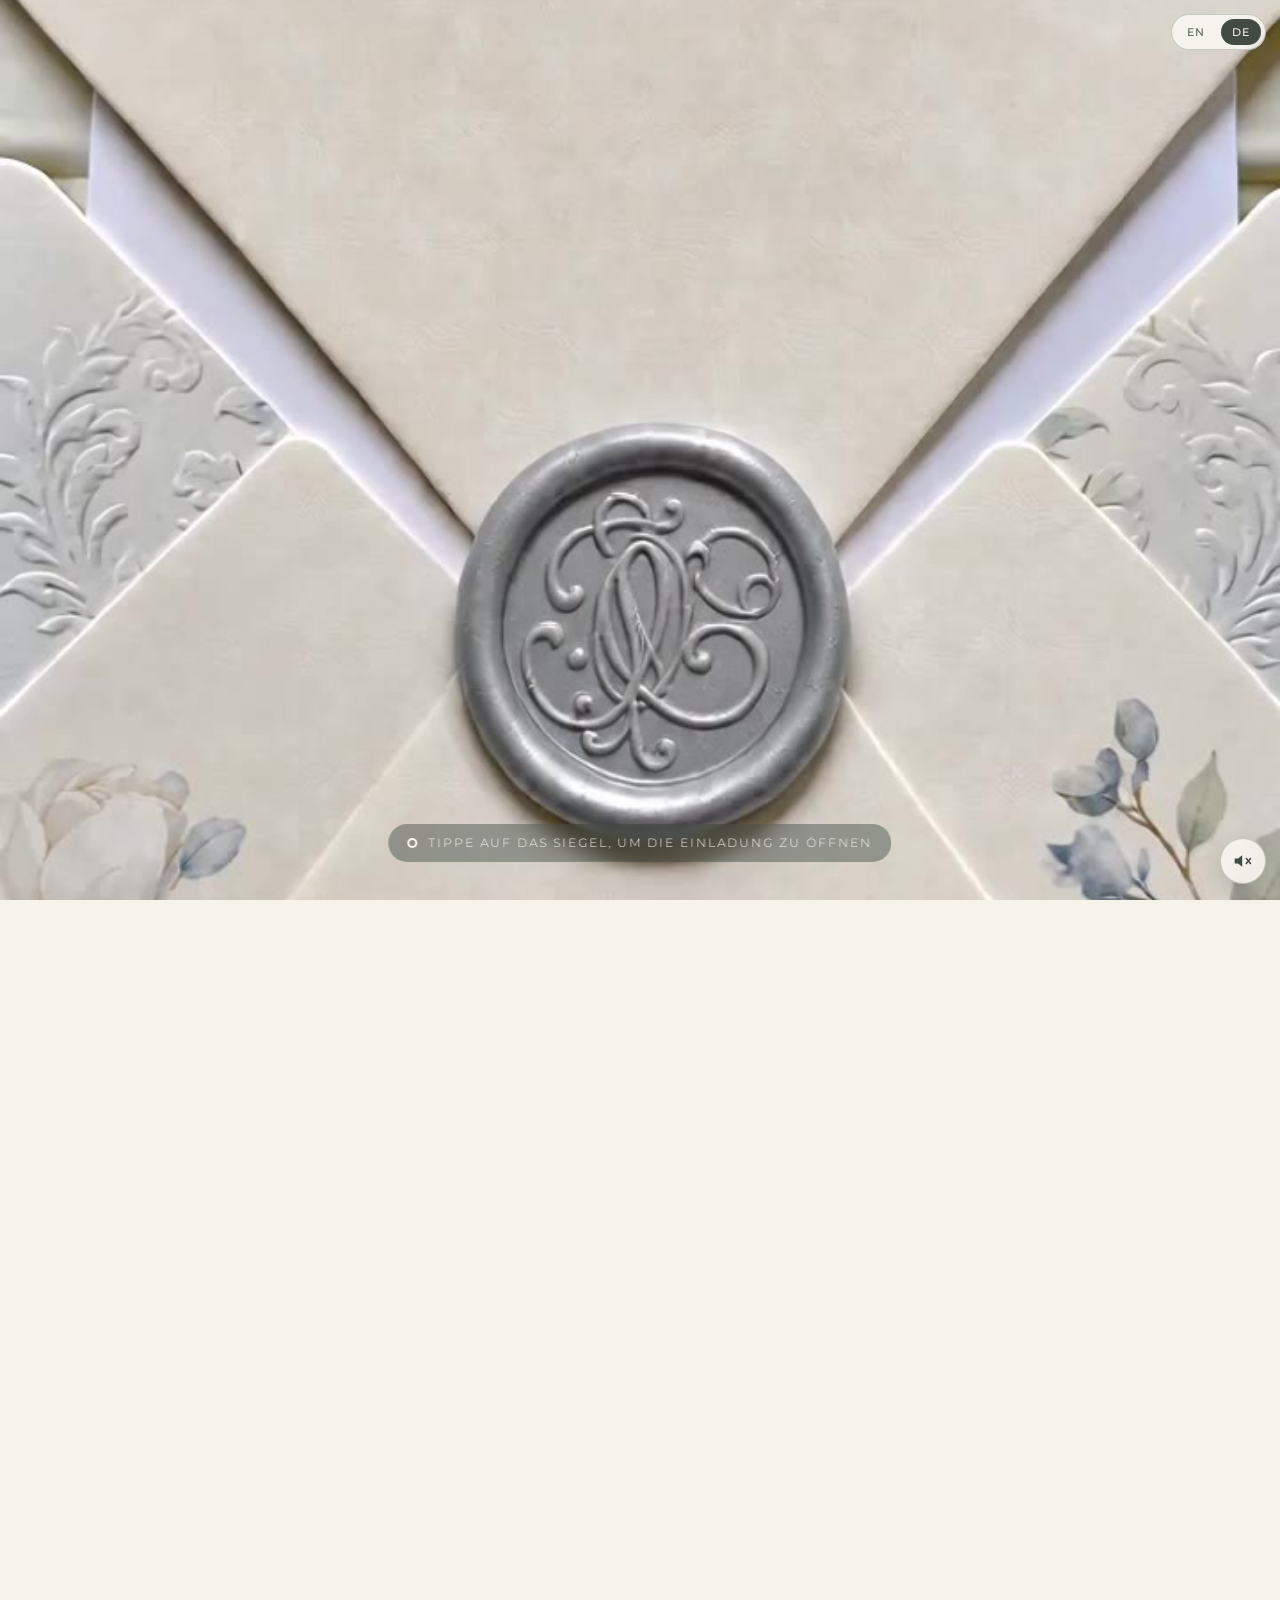
==== commit 59eb7662: "Demos einladung-1 & einladung-2 auf aktuellen Stand gebracht Beide Demo-Ordner mit dem aktuellen Sta" ====
--- a/designs/einladung-1/index.html
+++ b/designs/einladung-1/index.html
@@ -3,8 +3,8 @@
 <head>
 <meta charset="UTF-8">
 <meta name="viewport" content="width=device-width, initial-scale=1.0, viewport-fit=cover">
-<title>Sophia &amp; Alexander – 12. September 2026</title>
-<meta name="description" content="Digitale Hochzeitseinladung von Sophia & Alexander – 12. September 2026, The Peninsula Hotel İstanbul">
+<title>Tina &amp; Alexander – 12. September 2026</title>
+<meta name="description" content="Digitale Hochzeitseinladung von Tina & Alexander – 12. September 2026, The Peninsula Hotel İstanbul">
 <link rel="preconnect" href="https://fonts.googleapis.com">
 <link rel="preconnect" href="https://fonts.gstatic.com" crossorigin>
 <link href="https://fonts.googleapis.com/css2?family=Cormorant+Garamond:ital,wght@0,400;0,500;0,600;1,400;1,500&family=Great+Vibes&family=Montserrat:wght@300;400;500&display=swap" rel="stylesheet">
@@ -30,17 +30,11 @@
 
 <audio id="bgMusic" src="music.mp3" loop preload="auto"></audio>
 
-<!-- ════════ Umschlag (Vollbild, Hochformat) ════════ -->
+<!-- ════════ Umschlag (Vollbild-Video: Lasche klappt auf, Karte gleitet heraus) ════════ -->
 <section id="stage-envelope">
   <div class="envelope-fill" id="envelopeWrap" role="button" tabindex="0" aria-label="Einladung öffnen">
-    <img id="envelopeImg" src="https://d8j0ntlcm91z4.cloudfront.net/user_3FvydqbGOOHUpbISUQX0A2zheMB/hf_20260702_072642_df783c17-1c76-4016-9d07-e5b5f477dd79.png" alt="Verschlossener Hochzeitsumschlag mit Wachssiegel">
-    <div class="env-inside" aria-hidden="true"></div>
-    <div class="env-flap" id="envFlap" aria-hidden="true">
-      <div class="env-face env-flap-front">
-        <img src="https://d8j0ntlcm91z4.cloudfront.net/user_3FvydqbGOOHUpbISUQX0A2zheMB/hf_20260702_072642_df783c17-1c76-4016-9d07-e5b5f477dd79.png" alt="">
-      </div>
-      <div class="env-face env-flap-back"></div>
-    </div>
+    <img id="envelopeImg" src="umschlag-poster.jpg" alt="Verschlossener Hochzeitsumschlag mit Wachssiegel">
+    <video id="envelopeVideo" src="umschlag.mp4" poster="umschlag-poster.jpg" preload="auto" muted playsinline></video>
   </div>
   <p class="envelope-hint" id="envelopeHint">
     <span class="hint-ring"></span>
@@ -53,7 +47,7 @@
   <video id="bowVideo" src="https://d8j0ntlcm91z4.cloudfront.net/user_3FvydqbGOOHUpbISUQX0A2zheMB/hf_20260702_152833_832bda7c-b405-49be-82d1-75bb61f40115.mp4" poster="https://d8j0ntlcm91z4.cloudfront.net/user_3FvydqbGOOHUpbISUQX0A2zheMB/hf_20260702_075209_d7774a50-f937-423b-be50-2b1f7f191790.png" preload="auto" muted playsinline></video>
   <div class="bow-overlay">
     <p class="bow-kicker" data-i18n="bow.kicker">Wir heiraten</p>
-    <p class="bow-name script">Sophia</p>
+    <p class="bow-name script">Tina</p>
     <p class="bow-amp script">&amp;</p>
     <p class="bow-name script">Alexander</p>
   </div>
@@ -66,8 +60,8 @@
   <section class="hero">
     <video class="hero-bg" src="https://d8j0ntlcm91z4.cloudfront.net/user_3FvydqbGOOHUpbISUQX0A2zheMB/hf_20260706_174913_157dbbd4-1b11-4d4d-96f5-25f46496b965.mp4" poster="https://d8j0ntlcm91z4.cloudfront.net/user_3FvydqbGOOHUpbISUQX0A2zheMB/hf_20260702_072644_6714b135-2c37-4e18-a06b-329eedad0eaa.png" autoplay muted loop playsinline></video>
     <div class="hero-content">
-      <div class="monogram reveal" aria-hidden="true"><span>S</span><span class="mono-amp">&amp;</span><span>A</span></div>
-      <h1 class="names reveal">Sophia <span class="amp">&amp;</span> Alexander</h1>
+      <div class="monogram reveal" aria-hidden="true"><span>T</span><span class="mono-amp">&amp;</span><span>A</span></div>
+      <h1 class="names reveal">Tina <span class="amp">&amp;</span> Alexander</h1>
       <p class="hero-request reveal" data-i18n="hero.request">Wir bitten um die Ehre Ihrer Anwesenheit,<br>um unsere Hochzeit zu feiern am</p>
       <div class="date-block reveal">
         <div class="date-row">
@@ -250,7 +244,7 @@
         <p class="rsvp-note" data-i18n="rsvp.note">Es öffnet sich Ihr E-Mail-Programm mit der fertigen Rückmeldung.</p>
       </form>
 
-      <p class="closing script reveal">Sophia &amp; Alexander</p>
+      <p class="closing script reveal">Tina &amp; Alexander</p>
     </div>
   </section>
 
--- a/designs/einladung-1/style.css
+++ b/designs/einladung-1/style.css
@@ -112,77 +112,23 @@
   inset: 0;
   cursor: pointer;
   outline: none;
-  perspective: 1100px;      /* 3D-Tiefe für die Klappe */
-}
-.envelope-fill > img {
+}
+/* Standbild (erstes Videobild) und Öffnungsvideo liegen deckungsgleich
+   übereinander, damit der Start des Videos nicht springt */
+.envelope-fill > img,
+.envelope-fill > video {
   position: absolute;
   inset: 0;
   width: 100%;
   height: 100%;
   object-fit: cover;
 }
+.envelope-fill > video {
+  opacity: 0;
+  transition: opacity .4s ease;
+}
+#stage-envelope.opening .envelope-fill > video { opacity: 1; }
 #stage-envelope.opening .envelope-fill { cursor: default; }
-
-/* Sanfter Zoom während des Öffnens (wie in der Referenz) */
-.envelope-fill {
-  transition: transform 2.6s var(--ease);
-}
-#stage-envelope.opening .envelope-fill {
-  transform: scale(1.035);
-}
-
-/* Innenseite des Umschlags – nur in der Laschenform sichtbar (clip-path
-   wird per JS aus der Umschlaggeometrie berechnet), erst beim Öffnen */
-.env-inside {
-  position: absolute;
-  inset: 0;
-  background: linear-gradient(#d9d3c2 30%, #efe9db 60%);
-  clip-path: polygon(0 30%, 0 0, 100% 0, 100% 30%, 50% 58%);
-  opacity: 0;
-}
-#stage-envelope.opening .env-inside { opacity: 1; }
-
-/* Nur die dreieckige Umschlaglasche klappt um die Oberkante nach oben
-   auf – nicht das ganze Bild. Die Form wird per clip-path auf den
-   Gesichtern zugeschnitten (nicht auf dem rotierenden Element selbst,
-   da clip-path preserve-3d aufheben würde). */
-.env-flap {
-  position: absolute;
-  inset: 0;
-  z-index: 2;
-  transform-origin: 50% 0;
-  transform-style: preserve-3d;
-  transition: transform 2.4s cubic-bezier(.6, .05, .3, 1);
-  will-change: transform;
-}
-#stage-envelope.opening .env-flap {
-  transform: rotateX(178deg);
-}
-.env-face {
-  position: absolute;
-  inset: 0;
-  overflow: hidden;
-  backface-visibility: hidden;
-  -webkit-backface-visibility: hidden;
-}
-.env-flap-front {
-  clip-path: polygon(0 30%, 0 0, 100% 0, 100% 30%, 50% 58%);
-}
-/* Bildkopie exakt deckungsgleich mit dem Basisbild darunter */
-.env-flap-front img {
-  position: absolute;
-  inset: 0;
-  width: 100%;
-  height: 100%;
-  object-fit: cover;
-}
-/* Rückseite: Polygon vertikal gespiegelt, da die Fläche selbst um
-   rotateX(180deg) gedreht ist */
-.env-flap-back {
-  transform: rotateX(180deg);
-  background: linear-gradient(#ddd6c4 40%, #f4f0e4 70%);
-  clip-path: polygon(0 70%, 0 100%, 100% 100%, 100% 70%, 50% 42%);
-}
 
 .envelope-hint {
   position: absolute;
@@ -260,7 +206,7 @@
 
 .bow-overlay {
   position: absolute;
-  top: 8%;
+  top: 20.5%;               /* unterhalb des Blumenbogens, im freien Himmel */
   left: 0;
   right: 0;
   text-align: center;
@@ -276,11 +222,11 @@
   text-transform: uppercase;
   color: #fdfcf9;
   text-shadow: 0 1px 14px rgba(65, 75, 65, .55);
-  margin-bottom: 1rem;
+  margin-bottom: .6rem;
 }
 .bow-name {
   font-size: clamp(2.6rem, 10vw, 3.6rem);
-  line-height: 1.25;
+  line-height: 1.1;         /* kompakt, damit der Block in den Bogen passt */
   color: #fdfcf9;
   text-shadow: 0 2px 18px rgba(65, 75, 65, .55);
 }
@@ -288,7 +234,7 @@
   font-size: clamp(1.3rem, 5vw, 1.8rem);
   color: #fdfcf9;
   text-shadow: 0 2px 14px rgba(65, 75, 65, .55);
-  margin: .2rem 0;
+  margin: .05rem 0;
 }
 .bow-hint { z-index: 2; }
 #stage-bow.open .bow-hint { opacity: 0; }
@@ -363,8 +309,10 @@
 .hero-content {
   position: relative;
   max-width: 460px;
-  margin: 6.5vh 1.2rem 26vh;  /* unten Platz für Treppe, Wasser und Yacht */
-  padding: clamp(1.6rem, 5vw, 2.4rem) clamp(1.3rem, 5vw, 2.2rem);
+  /* oben Abstand zum Blumenbogen, unten Platz für Treppe, Wasser und Yacht:
+     der Text liegt dadurch komplett im freien Himmel dazwischen */
+  margin: 16vh 1.2rem 18vh;
+  padding: 0 clamp(1.3rem, 5vw, 2.2rem);
   text-align: center;
   text-shadow: 0 1px 10px rgba(252, 251, 246, .95), 0 0 26px rgba(252, 251, 246, .75);
 }
@@ -374,7 +322,7 @@
   font-size: clamp(3rem, 11vw, 4rem);
   color: var(--blue);
   line-height: 1;
-  margin-bottom: 1.4rem;
+  margin-bottom: 1rem;
 }
 .monogram span { display: inline-block; }
 .monogram span:first-child { transform: translateX(.18em); }
@@ -387,7 +335,7 @@
   font-size: clamp(2.7rem, 10.5vw, 4rem);
   line-height: 1.2;
   color: var(--blue);
-  margin-bottom: 1.4rem;
+  margin-bottom: 1rem;
 }
 .names .amp { font-size: .75em; }
 
@@ -399,10 +347,10 @@
   text-transform: uppercase;
   line-height: 2;
   color: var(--ink);
-  margin-bottom: 1.6rem;
-}
-
-.date-block { margin-bottom: 1.6rem; }
+  margin-bottom: 1.2rem;
+}
+
+.date-block { margin-bottom: 1.2rem; }
 .date-row {
   display: flex;
   align-items: center;
@@ -921,6 +869,22 @@
   .hero-bg, .columns-bg { object-position: center; }
 }
 
+/* Kurze Displays: Der Textblock wird kompakter und rückt etwas höher,
+   damit er trotzdem zwischen Blumenbogen und Wasser bzw. innerhalb des
+   Schleifen-Bogens bleibt */
+@media (max-height: 740px) {
+  .hero-content { margin: 12.5vh 1.2rem 12vh; }
+  .monogram { font-size: clamp(2.2rem, 9vw, 3rem); margin-bottom: .6rem; }
+  .names { font-size: clamp(2.1rem, 9vw, 3rem); margin-bottom: .6rem; }
+  .hero-request { font-size: .72rem; line-height: 1.75; margin-bottom: .9rem; }
+  .date-block { margin-bottom: .9rem; }
+  .date-day { font-size: clamp(2.4rem, 8vw, 3rem); }
+  .hero-venue { font-size: clamp(1.55rem, 6.5vw, 2rem); }
+  .hero-time { font-size: .66rem; }
+  .bow-overlay { top: 15%; }
+  .bow-name { font-size: clamp(2.1rem, 8.5vw, 3rem); }
+}
+
 @media (prefers-reduced-motion: reduce) {
   * { animation: none !important; transition-duration: .01s !important; }
   html { scroll-behavior: auto; }
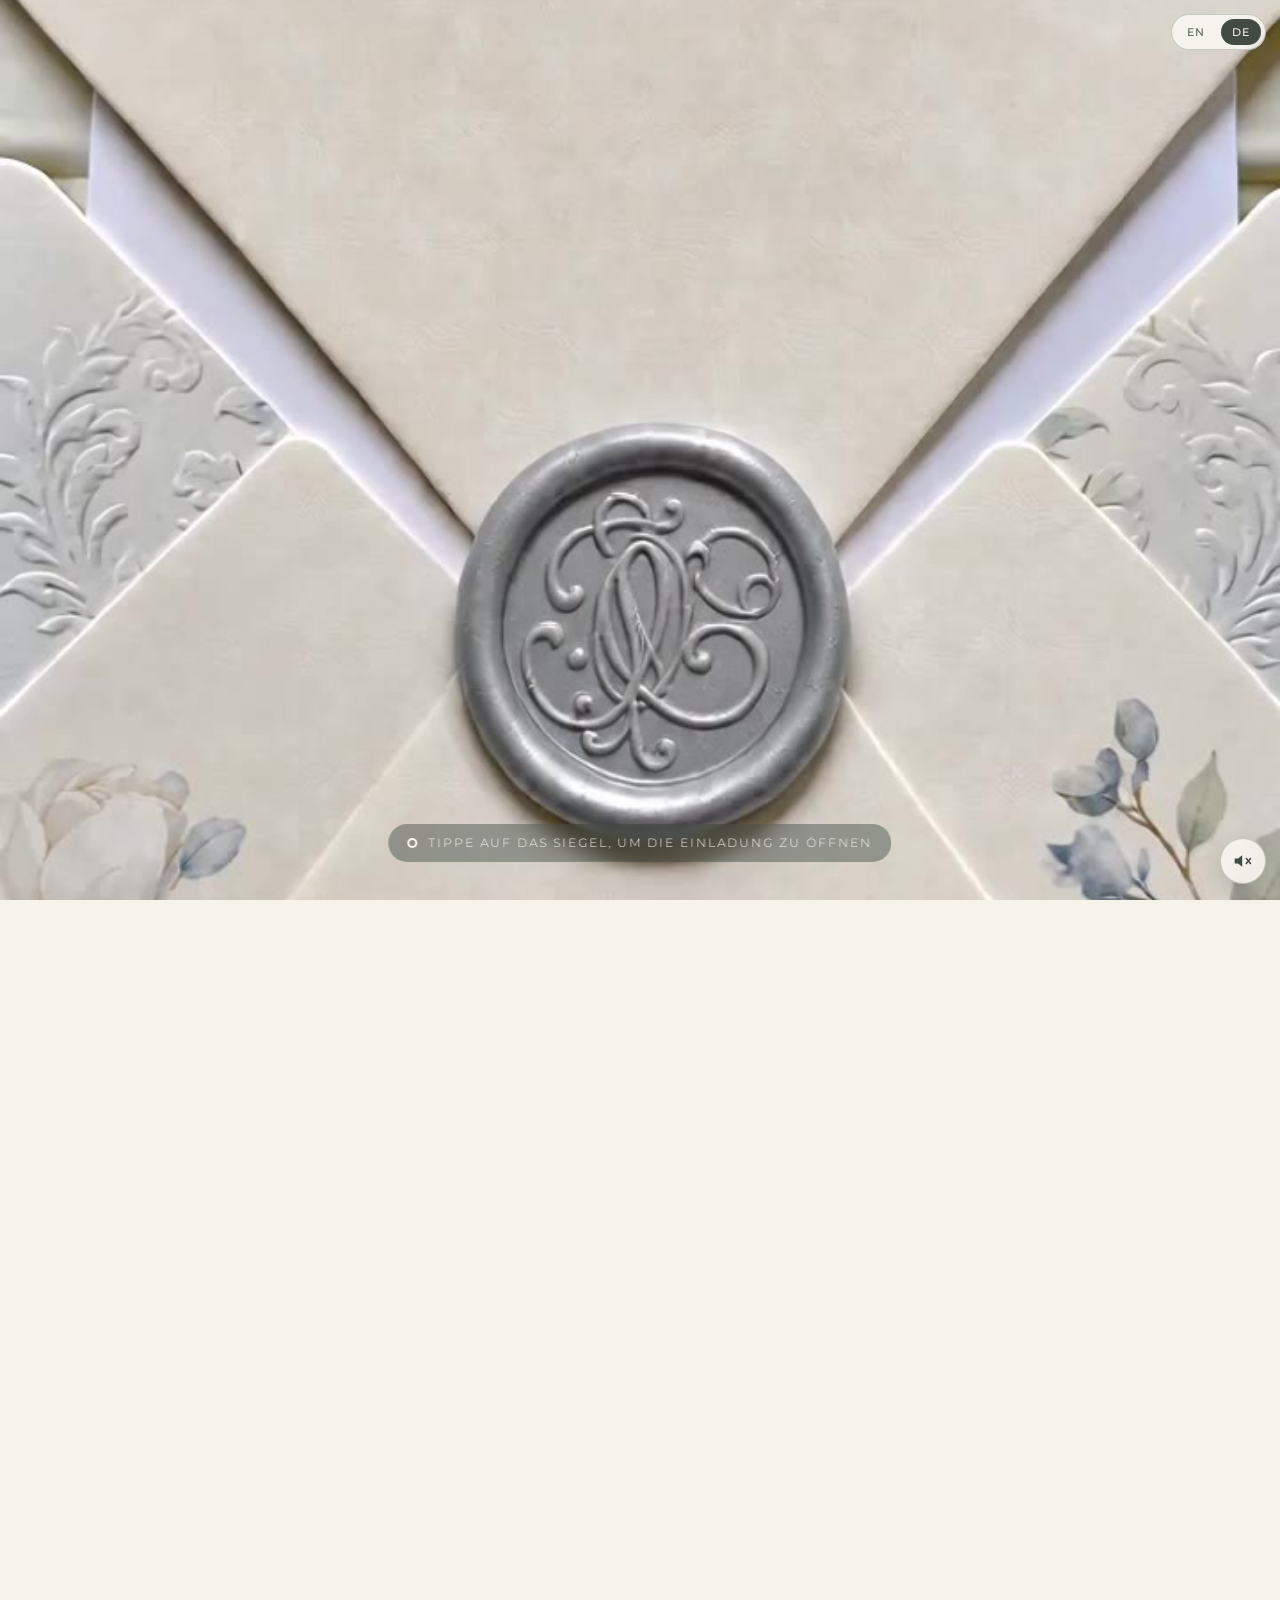
==== commit 5a2750bd: "Anrede „ihr“, Express-/Entwurf-Texte und Menüwunsch statt Allergie-Abfrage - Brautpaar-Texte (Starts" ====
--- a/designs/einladung-1/index.html
+++ b/designs/einladung-1/index.html
@@ -8,7 +8,7 @@
 <link rel="preconnect" href="https://fonts.googleapis.com">
 <link rel="preconnect" href="https://fonts.gstatic.com" crossorigin>
 <link href="https://fonts.googleapis.com/css2?family=Cormorant+Garamond:ital,wght@0,400;0,500;0,600;1,400;1,500&family=Great+Vibes&family=Montserrat:wght@300;400;500&display=swap" rel="stylesheet">
-<link rel="stylesheet" href="style.css">
+<link rel="stylesheet" href="style.css?v=3">
 </head>
 <body>
 
@@ -236,7 +236,14 @@
           <legend data-i18n="rsvp.mainGuest">Hauptgast</legend>
           <input type="text" id="guestName" name="name" data-i18n-ph="rsvp.namePh" placeholder="Vollständiger Name" autocomplete="name" required>
           <input type="email" id="guestEmail" name="email" data-i18n-ph="rsvp.emailPh" placeholder="E-Mail-Adresse" autocomplete="email" required>
-          <input type="text" id="guestFood" name="food" data-i18n-ph="rsvp.foodPh" placeholder="Essenswünsche / Allergien (optional)">
+          <select id="guestFood" name="food" aria-label="Menüwunsch">
+            <option value="" data-i18n="rsvp.foodPh">Menüwunsch (optional)</option>
+            <option value="Fleisch" data-i18n="rsvp.foodMeat">Fleisch</option>
+            <option value="Fisch" data-i18n="rsvp.foodFish">Fisch</option>
+            <option value="Vegetarisch" data-i18n="rsvp.foodVeggie">Vegetarisch</option>
+            <option value="Vegan" data-i18n="rsvp.foodVegan">Vegan</option>
+            <option value="Kindermenü" data-i18n="rsvp.foodKids">Kindermenü</option>
+          </select>
           <textarea id="guestMsg" name="message" rows="3" data-i18n-ph="rsvp.msgPh" placeholder="Eine Nachricht an das Brautpaar (optional)"></textarea>
         </fieldset>
 
@@ -250,8 +257,8 @@
 
 </main>
 
-<script src="rsvp-config.js"></script>
-<script src="rsvp.js"></script>
-<script src="script.js"></script>
+<script src="rsvp-config.js?v=2"></script>
+<script src="rsvp.js?v=2"></script>
+<script src="script.js?v=3"></script>
 </body>
 </html>
--- a/designs/einladung-1/style.css
+++ b/designs/einladung-1/style.css
@@ -790,6 +790,7 @@
 
 .rsvp-form input[type="text"],
 .rsvp-form input[type="email"],
+.rsvp-form select,
 .rsvp-form textarea {
   display: block;
   width: 100%;
@@ -805,6 +806,7 @@
   transition: border-color .25s, box-shadow .25s;
 }
 .rsvp-form input:focus,
+.rsvp-form select:focus,
 .rsvp-form textarea:focus {
   outline: none;
   border-color: var(--teal);
